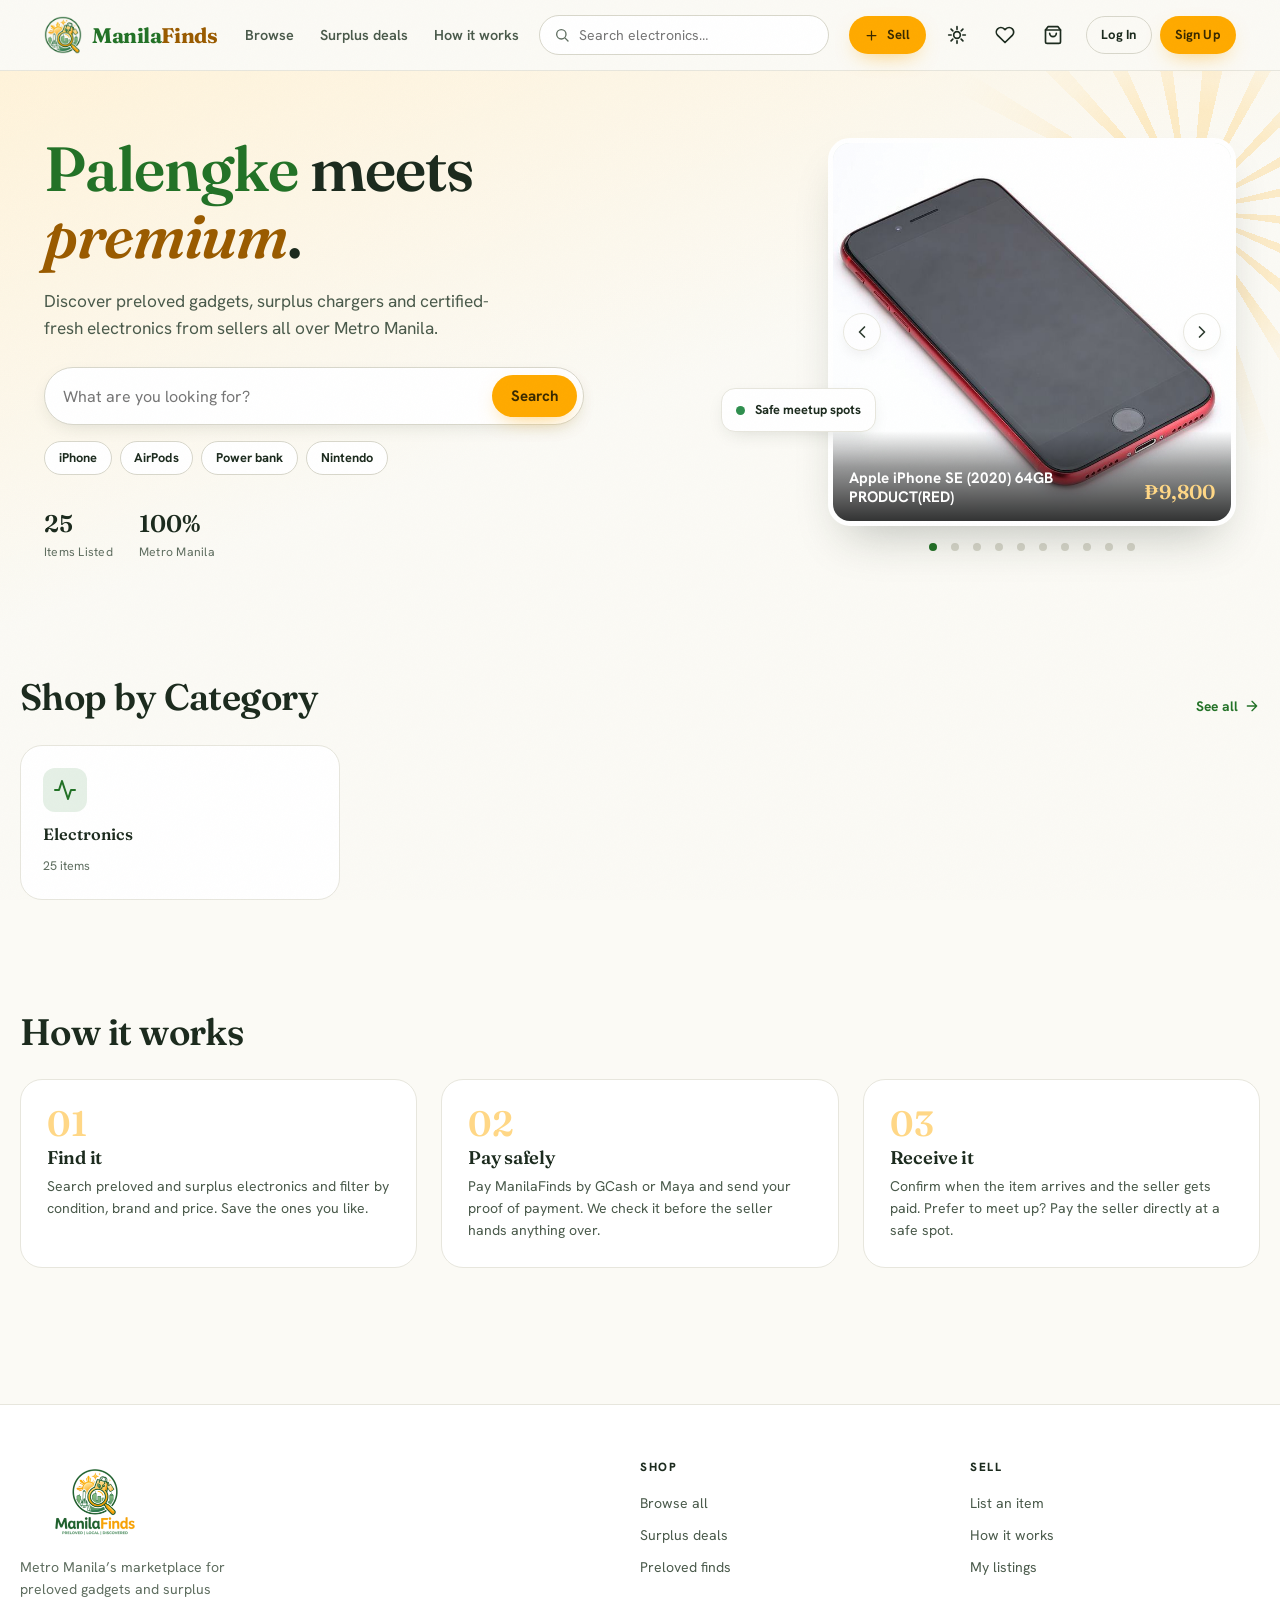
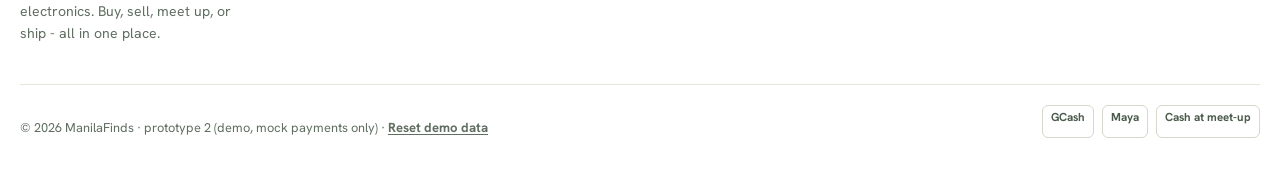
==== prototype_2/index.html @ 96b08614 "First Push" ====
<!doctype html>
<html lang="en">
<head>
<meta charset="utf-8">
<meta name="viewport" content="width=device-width, initial-scale=1">
<meta name="theme-color" content="#1c482c">
<meta name="description" content="Discover preloved gadgets and surplus electronics from sellers in Metro Manila.">
<title>ManilaFinds - Preloved & Surplus Electronics</title>
<link rel="icon" type="image/svg+xml" href="assets/favicon.svg">
<link rel="preconnect" href="https://fonts.googleapis.com">
<link rel="preconnect" href="https://fonts.gstatic.com" crossorigin>
<link href="https://fonts.googleapis.com/css2?family=Fraunces:ital,opsz,wght@0,9..144,500..700;1,9..144,500..700&amp;family=Hanken+Grotesk:wght@400;500;600;700;800&amp;display=swap" rel="stylesheet">
<link rel="stylesheet" href="css/styles.css">
<script src="js/theme-init.js"></script>
</head>
<body data-root="">
<div id="mf-header"></div>
<main id="app" tabindex="-1"><noscript><p style="padding:40px;text-align:center">ManilaFinds needs JavaScript to run.</p></noscript></main>
<div id="mf-footer"></div>
<script src="data/seed.js"></script>
<script src="js/store.js"></script>
<script src="js/ui.js"></script>
<script src="js/auth.js"></script>
<script src="js/listings.js"></script>
<script src="js/cart.js"></script>
<script src="js/payment.js"></script>
<script src="js/card.js"></script>
<script src="js/orderui.js"></script>
<script src="js/pages/home.js"></script>
</body>
</html>
---- prototype_2/css/styles.css ----
/* ============================================================
   ManilaFinds - design tokens
   "Palengke meets premium": a modern Filipino market.
   palm green, calamansi green, mango, dawn peach, kraft paper.
   ============================================================ */
:root{
  --palm:#237227;         /* primary brand green */
  --palm-deep:#1a5a20;
  --calamansi:#519A66;    /* support green */
  --calamansi-soft:#e5f0e6;
  --mango:#FFAA00;        /* accent / CTA / price / deal */
  --mango-deep:#e08e00;
  --mango-text:#9a5b00;   /* mango as TEXT: 5.2:1 on paper (mango-deep is 2.5:1) */
  --dawn:#FFD786;         /* peach highlight */
  --dawn-soft:#fff3da;

  --paper:#FBFAF5;        /* warm off-white ground (kraft-tinted) */
  --card:#ffffff;
  --ink:#1C2B1E;          /* deep green-black text */
  --ink-soft:#4a5a4b;
  --muted:#5f6e60;         /* 5.2:1 on paper (was 3.5:1) */
  --line:#e7e6dd;         /* hairline, warm */
  --line-strong:#d8d7cb;

  --ok:#2f8f4e;
  --warn:#c9791a;
  --danger:#b23b2e;

  --shadow-sm:0 1px 2px rgba(28,43,30,.06), 0 1px 3px rgba(28,43,30,.05);
  --shadow-md:0 6px 20px -8px rgba(28,43,30,.18);
  --shadow-lg:0 24px 48px -18px rgba(28,43,30,.28);
  --shadow-pop:0 40px 80px -24px rgba(28,43,30,.35);

  --r-sm:8px; --r-md:14px; --r-lg:22px; --r-xl:30px;
  --maxw:1240px;
  --header-h:70px;

  --grain:url("data:image/svg+xml,%3Csvg xmlns='http://www.w3.org/2000/svg' width='140' height='140'%3E%3Cfilter id='n'%3E%3CfeTurbulence type='fractalNoise' baseFrequency='0.85' numOctaves='2' stitchTiles='stitch'/%3E%3C/filter%3E%3Crect width='100%25' height='100%25' filter='url(%23n)' opacity='0.55'/%3E%3C/svg%3E");

  --font-display:"Fraunces", "Iowan Old Style", Georgia, serif;
  --font-body:"Hanken Grotesk", "Helvetica Neue", Arial, sans-serif;
}

@media (prefers-color-scheme: dark){
  :root:not([data-theme="light"]){
    --palm:#5cb35f; --palm-deep:#4a9d4d; --calamansi:#7bbf8c; --calamansi-soft:#20301f;
    --mango:#ffb52b; --mango-deep:#ffc555; --mango-text:#ffc555; --dawn:#c9a765; --dawn-soft:#2a2717;
    --paper:#12160f; --card:#1b2016; --ink:#eef2e6; --ink-soft:#b7c1af; --muted:#8b9583;
    --line:#2b3223; --line-strong:#3a4230;
    --ok:#5cb35f; --warn:#e0a24a; --danger:#e0796b;
    --shadow-sm:0 1px 2px rgba(0,0,0,.4);
    --shadow-md:0 8px 24px -10px rgba(0,0,0,.6);
    --shadow-lg:0 24px 48px -18px rgba(0,0,0,.7);
    --shadow-pop:0 40px 80px -24px rgba(0,0,0,.8);
  }
}
:root[data-theme="dark"]{
  --palm:#5cb35f; --palm-deep:#4a9d4d; --calamansi:#7bbf8c; --calamansi-soft:#20301f;
  --mango:#ffb52b; --mango-deep:#ffc555; --mango-text:#ffc555; --dawn:#c9a765; --dawn-soft:#2a2717;
  --paper:#12160f; --card:#1b2016; --ink:#eef2e6; --ink-soft:#b7c1af; --muted:#8b9583;
  --line:#2b3223; --line-strong:#3a4230;
  --ok:#5cb35f; --warn:#e0a24a; --danger:#e0796b;
  --shadow-sm:0 1px 2px rgba(0,0,0,.4);
  --shadow-md:0 8px 24px -10px rgba(0,0,0,.6);
  --shadow-lg:0 24px 48px -18px rgba(0,0,0,.7);
  --shadow-pop:0 40px 80px -24px rgba(0,0,0,.8);
}

/* ---------- base ---------- */
*,*::before,*::after{box-sizing:border-box}
html{scroll-behavior:smooth}
body{
  margin:0;
  font-family:var(--font-body);
  font-size:16px;
  line-height:1.55;
  color:var(--ink);
  background:var(--paper);
  -webkit-font-smoothing:antialiased;
  text-rendering:optimizeLegibility;
  overflow-x:hidden;
}
body::before{
  content:"";
  position:fixed; inset:0;
  background-image:var(--grain);
  opacity:.04;
  mix-blend-mode:multiply;
  pointer-events:none;
  z-index:9999;
}
:root[data-theme="dark"] body::before{mix-blend-mode:screen;opacity:.05}
@media (prefers-color-scheme:dark){:root:not([data-theme="light"]) body::before{mix-blend-mode:screen;opacity:.05}}

h1,h2,h3,h4{font-family:var(--font-display);font-optical-sizing:auto;font-weight:600;line-height:1.08;letter-spacing:-.015em;text-wrap:balance;margin:0}
p{margin:0}
a{color:inherit;text-decoration:none}
img{max-width:100%;display:block}
button{font-family:inherit;cursor:pointer}
input,select,textarea{font-family:inherit;font-size:1rem;color:var(--ink)}
[hidden]{display:none!important}
:focus-visible{outline:3px solid var(--mango);outline-offset:2px;border-radius:4px}
::selection{background:var(--dawn);color:var(--ink)}

.wrap{max-width:var(--maxw);margin:0 auto;padding:0 24px}
.eyebrow{font-size:.72rem;font-weight:700;letter-spacing:.16em;text-transform:uppercase;color:var(--palm)}
.tnum{font-variant-numeric:tabular-nums}
.stack{display:flex;flex-direction:column}

/* ---------- buttons ---------- */
.btn{
  display:inline-flex;align-items:center;justify-content:center;gap:.5rem;
  font-weight:700;font-size:.94rem;letter-spacing:.005em;
  padding:.72rem 1.25rem;border-radius:999px;border:1.5px solid transparent;
  transition:transform .15s ease, box-shadow .2s ease, background .2s ease, border-color .2s ease;
  white-space:nowrap;
}
.btn:active{transform:translateY(1px) scale(.99)}
.btn--primary{background:var(--mango);color:#3a2a00;box-shadow:0 8px 22px -10px rgba(255,170,0,.7)}
.btn--primary:hover{background:var(--mango-deep);box-shadow:0 12px 30px -10px rgba(255,170,0,.8)}
:root[data-theme="dark"] .btn--primary{color:#1a1400}
@media(prefers-color-scheme:dark){:root:not([data-theme="light"]) .btn--primary{color:#1a1400}}
.btn--dark{background:var(--palm);color:#fff}
.btn--dark:hover{background:var(--palm-deep)}
:root[data-theme="dark"] .btn--dark{color:#0c130b}
.btn--ghost{background:transparent;border-color:var(--line-strong);color:var(--ink)}
.btn--ghost:hover{border-color:var(--palm);color:var(--palm);background:var(--calamansi-soft)}
.btn--block{width:100%}
.btn--lg{padding:.95rem 1.7rem;font-size:1rem}
.btn--sm{padding:.5rem .9rem;font-size:.82rem}
.btn[disabled]{opacity:.45;pointer-events:none}

/* ---------- tag / badge shapes ---------- */
.tag{
  position:relative;display:inline-flex;align-items:center;gap:.35rem;
  font-size:.68rem;font-weight:800;letter-spacing:.09em;text-transform:uppercase;
  padding:.34rem .6rem .34rem .95rem;color:#3a2a00;background:var(--mango);
  clip-path:polygon(11px 0,100% 0,100% 100%,11px 100%,0 50%);
}
.tag::before{content:"";position:absolute;left:5px;top:50%;width:5px;height:5px;border-radius:50%;background:var(--paper);transform:translateY(-50%)}
.tag--preloved{background:var(--calamansi);color:#fff}
.tag--surplus{background:var(--mango);color:#3a2a00}
.pill{
  display:inline-flex;align-items:center;gap:.3rem;
  font-size:.72rem;font-weight:700;letter-spacing:.02em;
  padding:.28rem .6rem;border-radius:999px;background:var(--calamansi-soft);color:var(--palm);
  border:1px solid color-mix(in srgb,var(--palm) 18%,transparent);
}
.pill--muted{background:transparent;color:var(--muted);border-color:var(--line)}
.pill--ok{background:color-mix(in srgb,var(--ok) 14%,transparent);color:var(--ok);border-color:color-mix(in srgb,var(--ok) 30%,transparent)}
.pill--warn{background:color-mix(in srgb,var(--warn) 15%,transparent);color:var(--warn);border-color:color-mix(in srgb,var(--warn) 32%,transparent)}
.pill--danger{background:color-mix(in srgb,var(--danger) 13%,transparent);color:var(--danger);border-color:color-mix(in srgb,var(--danger) 30%,transparent)}

.verified{display:inline-flex;align-items:center;gap:.25rem;color:var(--palm);font-weight:700;font-size:.8rem}
.verified svg{width:14px;height:14px}

.stars{--v:5;display:inline-block;position:relative;font-size:.95rem;line-height:1;letter-spacing:.08em;font-family:var(--font-body)}
.stars::before{content:"★★★★★";color:var(--line-strong)}
.stars::after{content:"★★★★★";color:var(--mango);position:absolute;left:0;top:0;overflow:hidden;width:calc(var(--v)/5*100%)}

/* ---------- sunburst decoration ---------- */
.sunburst{
  position:absolute;border-radius:50%;pointer-events:none;
  background:repeating-conic-gradient(from 8deg, var(--dawn) 0deg 5deg, transparent 5deg 17deg);
  -webkit-mask:radial-gradient(circle,#000 26%,rgba(0,0,0,.35) 42%,transparent 66%);
          mask:radial-gradient(circle,#000 26%,rgba(0,0,0,.35) 42%,transparent 66%);
  opacity:.55;animation:spin 120s linear infinite;
}
@keyframes spin{to{transform:rotate(360deg)}}

/* ============================================================
   HEADER
   ============================================================ */
.site-header{
  position:sticky;top:env(safe-area-inset-top,0px);z-index:100;
  background:var(--paper);
  border-bottom:1px solid var(--line);
}
.header-inner{display:flex;align-items:center;gap:20px;height:var(--header-h)}
.brand{display:flex;align-items:center;gap:10px;flex-shrink:0}
.brand img{width:38px;height:38px}
.brand-word{font-family:var(--font-display);font-weight:700;font-size:1.32rem;letter-spacing:-.02em}
.brand-word .m{color:var(--palm)} .brand-word .f{color:var(--mango-text)}
:root[data-theme="dark"] .brand-word .f{color:var(--mango)}

.nav-links{display:flex;align-items:center;gap:26px;margin-left:8px}
.nav-links a{font-size:.9rem;font-weight:600;color:var(--ink-soft);position:relative;padding:4px 0}
.nav-links a:hover,.nav-links a.is-active{color:var(--palm)}
.nav-links a.is-active::after{content:"";position:absolute;left:0;right:0;bottom:-2px;height:2px;background:var(--mango);border-radius:2px}

.header-search{flex:1;max-width:420px;position:relative;margin-left:auto}
.header-search input{
  width:100%;padding:.6rem 1rem .6rem 2.4rem;border-radius:999px;
  border:1.5px solid var(--line-strong);background:var(--card);font-size:.88rem;
}
.header-search input:focus-visible{outline:none;border-color:var(--palm);box-shadow:0 0 0 3px var(--calamansi-soft)}
.header-search svg{position:absolute;left:.9rem;top:50%;transform:translateY(-50%);width:16px;height:16px;color:var(--muted)}

.header-actions{display:flex;align-items:center;gap:6px;flex-shrink:0}
.icon-btn{
  position:relative;display:inline-flex;align-items:center;justify-content:center;
  width:42px;height:42px;border-radius:50%;border:none;background:transparent;color:var(--ink);
  transition:background .15s ease;
}
.icon-btn:hover{background:var(--calamansi-soft)}
.icon-btn svg{width:20px;height:20px}
.badge-count{
  position:absolute;top:4px;right:2px;min-width:17px;height:17px;padding:0 4px;
  background:var(--mango);color:#3a2a00;border-radius:999px;
  font-size:.66rem;font-weight:800;display:flex;align-items:center;justify-content:center;
  border:2px solid var(--paper);
}
.header-avatar{width:34px;height:34px;border-radius:50%;background:var(--palm);color:#fff;display:flex;align-items:center;justify-content:center;font-weight:800;font-size:.85rem;flex-shrink:0}
.hamburger{display:none}

/* ============================================================
   FOOTER
   ============================================================ */
.site-footer{margin-top:80px;background:var(--card);border-top:1px solid var(--line)}
.footer-grid{display:grid;grid-template-columns:1.6fr 1fr 1fr 1fr 1fr;gap:40px;padding:56px 0 40px}
.footer-brand img{width:150px;margin-bottom:14px}
.footer-brand p{color:var(--muted);font-size:.88rem;max-width:30ch}
.footer-col h4{font-family:var(--font-body);font-size:.74rem;letter-spacing:.14em;text-transform:uppercase;color:var(--ink);margin-bottom:14px;font-weight:800}
.footer-col a{display:block;color:var(--ink-soft);font-size:.88rem;padding:5px 0}
.footer-col a:hover{color:var(--palm)}
.footer-bottom{border-top:1px solid var(--line);padding:20px 0 40px;display:flex;justify-content:space-between;gap:16px;flex-wrap:wrap;color:var(--muted);font-size:.8rem}
.footer-pay{display:flex;gap:8px;flex-wrap:wrap}
.footer-pay span{border:1px solid var(--line-strong);border-radius:6px;padding:2px 8px;font-weight:700;font-size:.72rem;color:var(--ink-soft)}

/* ============================================================
   SHARED PIECES
   ============================================================ */
.section{padding:56px 0}
.section--tint{background:linear-gradient(180deg,transparent,var(--calamansi-soft) 40%,var(--calamansi-soft) 60%,transparent)}
.section-head{display:flex;align-items:flex-end;justify-content:space-between;gap:20px;margin-bottom:28px}
.section-head h2{font-size:clamp(1.6rem,3.4vw,2.3rem)}
.section-head .link{font-weight:700;font-size:.86rem;color:var(--palm);display:inline-flex;gap:.35rem;align-items:center}
.section-head .link:hover{color:var(--mango-text)}

.breadcrumb{display:flex;gap:.5rem;align-items:center;font-size:.82rem;color:var(--muted);padding:22px 0 6px}
.breadcrumb a:hover{color:var(--palm)}
.breadcrumb .sep{opacity:.5}

/* product card */
.card-grid{display:grid;grid-template-columns:repeat(4,minmax(0,1fr));gap:22px}
.pcard{
  background:var(--card);border:1px solid var(--line);border-radius:var(--r-lg);
  display:flex;flex-direction:column;min-width:0;
  transition:transform .18s ease, box-shadow .22s ease, border-color .18s ease;
  position:relative;
}
@media (hover:hover){.pcard:hover{transform:translateY(-4px);box-shadow:var(--shadow-md);border-color:var(--line-strong)}}   /* hover lift only where there is a hover: on touch it would stick after a tap */
.pcard__media{position:relative;aspect-ratio:1/1;background:var(--calamansi-soft);overflow:hidden;border-radius:calc(var(--r-lg) - 1px) calc(var(--r-lg) - 1px) 0 0}
.pcard__media img{width:100%;height:100%;object-fit:cover}
.pcard__badges{position:absolute;top:10px;left:10px;display:flex;flex-direction:column;gap:6px;align-items:flex-start;z-index:2}
.pcard__cond{position:absolute;top:10px;right:10px;background:var(--card);color:var(--ink);border-color:var(--line);box-shadow:var(--shadow-sm)}
.pcard__save{
  position:absolute;bottom:10px;right:10px;z-index:3;width:36px;height:36px;border-radius:50%;
  background:var(--card);
  border:1px solid var(--line);display:flex;align-items:center;justify-content:center;color:var(--ink-soft);
  transition:color .15s ease, transform .15s ease;
  box-shadow:var(--shadow-sm);
}
.pcard__save svg{width:17px;height:17px}
.pcard__save:hover{transform:scale(1.08)}
.pcard__save.is-saved{color:var(--danger)}
.pcard__save.is-saved svg{fill:currentColor}
.pcard__body{padding:14px 16px 16px;display:flex;flex-direction:column;gap:6px;flex:1;min-width:0}
.pcard__title{font-family:var(--font-body);font-weight:700;font-size:.95rem;line-height:1.3;color:var(--ink);
  letter-spacing:0;margin:0;align-self:stretch;overflow-wrap:break-word;min-height:2.4em}
.pcard__price,.pcard__seller{min-width:0;flex-shrink:0}
.pcard__price{display:flex;align-items:baseline;gap:.5rem;flex-wrap:wrap}
.pcard__price .now{font-family:var(--font-display);font-weight:600;font-size:1.32rem;color:var(--ink)}
.pcard__price .was{font-size:.82rem;color:var(--muted);text-decoration:line-through}
.pcard__price .off{font-size:.72rem;font-weight:800;color:var(--mango-text)}
.pcard__seller{margin-top:auto;display:flex;align-items:center;gap:.45rem;font-size:.78rem;color:var(--muted);padding-top:8px;border-top:1px dashed var(--line);min-width:0}
.pcard__seller>span:not(.loc){min-width:0;overflow:hidden;text-overflow:ellipsis;white-space:nowrap}
.pcard__seller .av{width:22px;height:22px;border-radius:50%;background:var(--calamansi);color:#fff;display:flex;align-items:center;justify-content:center;font-weight:800;font-size:.62rem;flex-shrink:0}
.pcard__seller .loc{margin-left:auto;display:inline-flex;align-items:center;gap:.2rem;flex-shrink:0;white-space:nowrap}
.pcard__seller .loc svg{width:11px;height:11px}
.pcard__link{position:absolute;inset:0;z-index:1}

/* Browse listing card (ListingCard.jsx): photo slideshow in a fixed 1:1 frame, equal-height cards, price pinned to the bottom */
.lcard{touch-action:pan-y}
.lc-media{position:relative;aspect-ratio:1/1;overflow:hidden;background:var(--calamansi-soft);border-radius:calc(var(--r-lg) - 1px) calc(var(--r-lg) - 1px) 0 0}
.lc-media::before{content:"";position:absolute;inset:0;z-index:1;pointer-events:none;box-shadow:inset 0 0 0 1px rgba(127,127,127,.22)}   /* subtle inner border */
.lc-media.has-dots::after{content:"";position:absolute;left:0;right:0;bottom:0;height:34%;z-index:1;pointer-events:none;background:linear-gradient(to top,rgba(0,0,0,.5),transparent)}   /* keeps the dots readable on any photo */
.lc-media:not(.is-loaded){background:linear-gradient(100deg,var(--calamansi-soft) 30%,var(--line) 50%,var(--calamansi-soft) 70%) 0 0/200% 100%;animation:lc-shimmer 1.3s linear infinite}
@keyframes lc-shimmer{to{background-position:-200% 0}}
.lc-slide{position:absolute;inset:0;opacity:0;transition:opacity .55s ease}
.lc-slide.is-active{opacity:1}
.lc-slide img{width:100%;height:100%;object-fit:cover;object-position:center;display:block;opacity:0;transition:transform .5s ease,opacity .4s ease}
.lc-slide img.is-ready{opacity:1}
@media (hover:hover){.lcard:hover .lc-slide img{transform:scale(1.05)}}
.lcard .pcard__badges{z-index:1}   /* above the photos; the card link (z 2) sits over them so a click on a badge still opens the listing */
.lc-link{color:inherit;text-decoration:none}
.lc-link::after{content:"";position:absolute;inset:0;z-index:2}   /* whole card is the link */
.lc-link:focus-visible{outline:none}
.lcard:has(.lc-link:focus-visible){outline:2px solid var(--palm);outline-offset:2px}
.lc-arrow{position:absolute;top:50%;transform:translateY(-50%);z-index:3;width:30px;height:30px;display:grid;place-items:center;padding:0;border-radius:50%;border:1px solid var(--line);background:var(--card);color:var(--ink);box-shadow:var(--shadow-sm);cursor:pointer;opacity:0;transition:opacity .15s ease}
.lc-prev{left:8px} .lc-next{right:8px}
.lcard:hover .lc-arrow,.lcard:focus-within .lc-arrow{opacity:.95}
.lc-arrow:hover{border-color:var(--palm);color:var(--palm);opacity:1}
@media (hover:none){.lc-arrow{display:none}}   /* touch: swipe instead */
.lc-dots{position:absolute;left:0;right:0;bottom:4px;z-index:3;display:flex;justify-content:center;opacity:.5;transition:opacity .2s ease}
.lcard:hover .lc-dots,.lcard:focus-within .lc-dots{opacity:1}
@media (hover:none){.lc-dots{opacity:.9}}   /* touch: tappable and clearly visible, no hover to reveal them */
.lc-dot{width:18px;height:18px;padding:6px;border:0;border-radius:50%;background-color:rgba(255,255,255,.55);background-clip:content-box;cursor:pointer}
.lc-dot[aria-current="true"]{background-color:#fff}
.lcard .pcard__body{gap:4px}
.lcard .pcard__title{display:-webkit-box;-webkit-line-clamp:2;-webkit-box-orient:vertical;overflow:hidden;min-height:2.6em;max-height:2.6em}   /* 2 lines, ellipsis */
.lcard .pcard__meta{font-size:.82rem;color:var(--muted);white-space:nowrap;overflow:hidden;text-overflow:ellipsis}
.lcard .pcard__price{margin-top:auto;padding-top:8px}   /* price always sits on the card's bottom edge */

/* ============================================================
   HOME
   ============================================================ */
.hero{position:relative;overflow:hidden;background:linear-gradient(160deg,var(--dawn-soft),transparent 55%)}
.hero .sunburst{width:560px;height:560px;right:-190px;top:-140px;opacity:.4}
.hero-inner{position:relative;padding-block:64px 60px;display:grid;grid-template-columns:1.15fr .85fr;gap:48px;align-items:center}
.hero h1{font-size:clamp(2.4rem,5.4vw,3.9rem);font-weight:600}
.hero h1 .g{color:var(--palm)} .hero h1 .o{color:var(--mango-text);font-style:italic}
.hero p.lead{font-size:1.08rem;color:var(--ink-soft);margin:18px 0 26px;max-width:46ch}
.searchbar{
  display:flex;background:var(--card);border:1.5px solid var(--line-strong);
  border-radius:999px;padding:6px 6px 6px 8px;box-shadow:var(--shadow-md);max-width:540px;align-items:center;
}
.searchbar select{border:none;background:transparent;padding:.6rem .5rem;font-weight:700;font-size:.85rem;color:var(--palm);max-width:135px}
.searchbar .div{width:1px;height:24px;background:var(--line);margin:0 4px}
.searchbar input{flex:1;border:none;background:transparent;padding:.7rem .6rem;min-width:0}
.searchbar input:focus-visible{outline:none}
.searchbar button{flex-shrink:0}
.hero-chips{display:flex;gap:8px;flex-wrap:wrap;margin-top:16px}
.hero-chips button{
  border:1.5px solid var(--line-strong);background:var(--card);border-radius:999px;
  padding:.4rem .85rem;font-size:.8rem;font-weight:600;color:var(--ink-soft);transition:all .15s ease;
}
.hero-chips button:hover{border-color:var(--palm);color:var(--palm);background:var(--calamansi-soft)}
.hero-stats{display:flex;gap:26px;margin-top:30px}
.hero-stats div{display:flex;flex-direction:column}
.hero-stats b{font-family:var(--font-display);font-size:1.5rem;font-weight:600;color:var(--ink)}
.hero-stats span{font-size:.76rem;color:var(--muted);letter-spacing:.02em}

.hero-collage{position:relative;height:420px}
.hero-collage .tile{
  position:absolute;border-radius:var(--r-lg);overflow:hidden;box-shadow:var(--shadow-lg);
  border:5px solid var(--card);background:var(--calamansi-soft);
}
.hero-collage .tile img{width:100%;height:100%;object-fit:cover}
.hero-collage .t1{width:56%;height:66%;left:0;top:6%;transform:rotate(-4deg)}
.hero-collage .t2{width:46%;height:52%;right:2%;top:0;transform:rotate(4deg)}
.hero-collage .t3{width:50%;height:46%;right:8%;bottom:0;transform:rotate(-2deg)}
.hero-collage .float-tag{
  position:absolute;left:-6%;bottom:14%;background:var(--card);border:1px solid var(--line);
  border-radius:var(--r-md);padding:.7rem .9rem;box-shadow:var(--shadow-md);display:flex;gap:.6rem;align-items:center;font-size:.8rem;font-weight:700;
}
.hero-collage .float-tag .dot{width:9px;height:9px;border-radius:50%;background:var(--ok)}
.hero-collage .float-tag{z-index:3;bottom:30%}   /* above the carousel, and clear of its caption */

/* Hero carousel: newest listings, auto-advancing (HeroCarousel.jsx). The static tiles above are its fallback. */
.hero-carousel{position:absolute;right:0;top:0;width:84%;height:100%;display:flex;flex-direction:column;gap:10px}
.hero-carousel.hc-skeleton{height:calc(100% - 32px);background:var(--calamansi-soft);border:5px solid var(--card);border-radius:var(--r-lg);box-shadow:var(--shadow-lg)}
.hc-viewport{position:relative;flex:1;min-height:0;overflow:hidden;border-radius:var(--r-lg);border:5px solid var(--card);box-shadow:var(--shadow-lg);background:var(--calamansi-soft);touch-action:pan-y}
.hc-slide{position:absolute;inset:0;display:block;color:#fff;text-decoration:none;opacity:0;visibility:hidden;transition:opacity .6s ease,visibility 0s linear .6s}
.hc-slide.is-active{opacity:1;visibility:visible;z-index:1;transition:opacity .6s ease}
.hc-slide img{width:100%;height:100%;object-fit:cover;display:block}
.hc-caption{position:absolute;left:0;right:0;bottom:0;display:flex;justify-content:space-between;align-items:flex-end;gap:12px;padding:38px 16px 14px;background:linear-gradient(to top,rgba(0,0,0,.8),rgba(0,0,0,.4) 60%,transparent)}
.hc-title{font-weight:700;font-size:.95rem;line-height:1.25;display:-webkit-box;-webkit-line-clamp:2;-webkit-box-orient:vertical;overflow:hidden}
.hc-price{flex-shrink:0;font-family:var(--font-display);font-size:1.25rem;font-weight:600;color:#ffd786}
.hc-arrow{position:absolute;top:50%;transform:translateY(-50%);z-index:2;width:38px;height:38px;display:grid;place-items:center;padding:0;border-radius:50%;border:1px solid var(--line);background:var(--card);color:var(--ink);box-shadow:var(--shadow-md);cursor:pointer;opacity:.92}
.hc-arrow:hover{border-color:var(--palm);color:var(--palm);opacity:1}
.hc-prev{left:10px} .hc-next{right:10px}
.hc-dots{display:flex;justify-content:center;flex-wrap:wrap}
.hc-dot{width:22px;height:22px;padding:7px;border:0;border-radius:50%;background-color:var(--line-strong);background-clip:content-box;cursor:pointer}
.hc-dot[aria-current="true"]{background-color:var(--palm)}

.cat-grid{display:grid;grid-template-columns:repeat(4,1fr);gap:16px}
.cat-tile{
  background:var(--card);border:1px solid var(--line);border-radius:var(--r-lg);padding:22px;
  display:flex;flex-direction:column;gap:10px;transition:all .16s ease;position:relative;overflow:hidden;
}
@media (hover:hover){.cat-tile:hover{border-color:var(--palm);transform:translateY(-3px);box-shadow:var(--shadow-md)}}
.cat-tile .ico{width:44px;height:44px;border-radius:12px;background:var(--calamansi-soft);display:flex;align-items:center;justify-content:center;color:var(--palm)}
.cat-tile .ico svg{width:24px;height:24px}
.cat-tile b{font-family:var(--font-display);font-weight:600;font-size:1.02rem}
.cat-tile span{font-size:.78rem;color:var(--muted)}

.scroller{display:flex;gap:18px;overflow-x:auto;padding:6px 4px 18px;scroll-snap-type:x mandatory}
.scroller::-webkit-scrollbar{height:8px}
.scroller::-webkit-scrollbar-thumb{background:var(--line-strong);border-radius:8px}
.scroller>*{scroll-snap-align:start;flex:0 0 260px}

.steps{display:grid;grid-template-columns:repeat(3,1fr);gap:24px;position:relative}
.step{background:var(--card);border:1px solid var(--line);border-radius:var(--r-lg);padding:26px}
.step .n{font-family:var(--font-display);font-size:2.2rem;font-weight:600;color:var(--dawn);line-height:1}
:root[data-theme="dark"] .step .n{color:var(--calamansi)}
.step h3{margin:.4rem 0 .5rem;font-size:1.15rem}
.step p{font-size:.88rem;color:var(--ink-soft)}

.sell-band{
  position:relative;overflow:hidden;background:linear-gradient(120deg,var(--dawn) 0%,var(--dawn-soft) 60%);
  border-radius:var(--r-xl);padding:44px 48px;display:flex;align-items:center;justify-content:space-between;gap:30px;flex-wrap:wrap;
}
:root[data-theme="dark"] .sell-band{background:linear-gradient(120deg,var(--calamansi-soft),var(--card))}
.sell-band .sunburst{width:340px;height:340px;right:-120px;bottom:-140px;opacity:.4}
.sell-band h2{font-size:clamp(1.5rem,3.2vw,2.1rem);position:relative}
.sell-band p{color:var(--ink-soft);margin-top:6px;position:relative;max-width:44ch}

/* ============================================================
   BROWSE
   ============================================================ */
.browse-layout{display:grid;grid-template-columns:264px minmax(0,1fr);gap:34px;align-items:start;padding-top:10px}
.filter-rail{position:sticky;top:calc(var(--header-h) + 16px);background:var(--card);border:1px solid var(--line);border-radius:var(--r-lg);padding:20px;max-height:calc(100vh - var(--header-h) - 40px);overflow-y:auto}
.filter-rail h3{font-family:var(--font-body);font-size:.82rem;letter-spacing:.1em;text-transform:uppercase;font-weight:800;margin-bottom:10px}
.fgroup{padding:16px 0;border-bottom:1px solid var(--line)}
.fgroup:last-child{border-bottom:none;padding-bottom:0}
.fgroup label.check{display:flex;align-items:center;gap:.55rem;padding:.3rem 0;font-size:.88rem;color:var(--ink-soft);cursor:pointer}
.fgroup label.check:hover{color:var(--ink)}
.fgroup input[type=checkbox]{width:16px;height:16px;accent-color:var(--palm);flex-shrink:0}
.fgroup .count{margin-left:auto;font-size:.76rem;color:var(--muted)}
.price-row{display:flex;gap:8px;align-items:center;margin:6px 0 10px}
.price-row input,.fgroup input[type=text]{width:100%;padding:.5rem .6rem;border:1.5px solid var(--line-strong);border-radius:var(--r-sm);background:var(--paper)}
.price-bands{display:flex;flex-wrap:wrap;gap:6px}
.price-bands button{border:1.5px solid var(--line-strong);background:transparent;border-radius:999px;padding:.28rem .6rem;font-size:.74rem;font-weight:600;color:var(--ink-soft)}
.price-bands button:hover,.price-bands button.on{border-color:var(--palm);color:var(--palm);background:var(--calamansi-soft)}
.toggle-row{display:flex;align-items:center;justify-content:space-between;font-size:.88rem;font-weight:600}
.switch{position:relative;width:40px;height:22px;flex-shrink:0}
.switch input{opacity:0;width:100%;height:100%;margin:0;cursor:pointer}
.switch .track{position:absolute;inset:0;background:var(--line-strong);border-radius:999px;transition:background .15s ease}
.switch .track::before{content:"";position:absolute;left:2px;top:2px;width:18px;height:18px;background:#fff;border-radius:50%;transition:transform .15s ease;box-shadow:var(--shadow-sm)}
.switch input:checked + .track{background:var(--palm)}
.switch input:checked + .track::before{transform:translateX(18px)}

.sort-bar{display:flex;align-items:center;justify-content:space-between;gap:14px;margin-bottom:18px;flex-wrap:wrap}
.sort-bar .res{font-size:.9rem;color:var(--ink-soft)}
.sort-bar .res b{color:var(--ink)}
.sort-bar select{padding:.55rem 2rem .55rem .8rem;border:1.5px solid var(--line-strong);border-radius:999px;background:var(--card);font-weight:600;font-size:.84rem}
.chips-row{display:flex;gap:8px;flex-wrap:wrap;margin-bottom:18px}
.chip{display:inline-flex;align-items:center;gap:.4rem;background:var(--calamansi-soft);color:var(--palm);border:1px solid color-mix(in srgb,var(--palm) 20%,transparent);border-radius:999px;padding:.32rem .5rem .32rem .75rem;font-size:.78rem;font-weight:700}
.chip button{border:none;background:transparent;color:inherit;display:flex;padding:0;font-size:1rem;line-height:1}
.chip--clear{background:transparent;color:var(--danger);border-color:var(--line-strong)}

.browse-grid{display:grid;grid-template-columns:repeat(3,minmax(0,1fr));gap:20px}
.empty{text-align:center;padding:70px 20px;border:2px dashed var(--line-strong);border-radius:var(--r-lg);color:var(--muted)}
.empty svg{width:52px;height:52px;margin-bottom:14px;color:var(--line-strong)}
.empty h3{font-size:1.2rem;color:var(--ink);margin-bottom:6px}

.pagination{display:flex;gap:6px;justify-content:center;margin-top:36px}
.pagination button{min-width:40px;height:40px;border:1.5px solid var(--line-strong);background:var(--card);border-radius:var(--r-sm);font-weight:700;font-size:.85rem;color:var(--ink-soft)}
.pagination button.on{background:var(--palm);color:#fff;border-color:var(--palm)}
.pagination button:disabled{opacity:.4}

/* ============================================================
   PRODUCT DETAIL
   ============================================================ */
.pdp{display:grid;grid-template-columns:minmax(0,1.05fr) minmax(0,.95fr);gap:52px;padding-top:14px;align-items:start}
.gallery .main{aspect-ratio:1/1;border-radius:var(--r-xl);overflow:hidden;border:1px solid var(--line);background:var(--calamansi-soft)}
.gallery .main img{width:100%;height:100%;object-fit:contain;transition:transform .35s ease, object-position .35s ease}
.gallery .thumbs{display:flex;gap:12px;margin-top:14px}
.gallery .thumbs button{width:76px;height:76px;border-radius:var(--r-md);overflow:hidden;border:2px solid var(--line);background:var(--calamansi-soft);padding:0}
.gallery .thumbs button.on{border-color:var(--palm)}
.gallery .thumbs img{width:100%;height:100%;object-fit:cover}

.pdp-info h1{font-size:clamp(1.7rem,3.6vw,2.4rem);margin:12px 0}
.pdp-meta-top{display:flex;gap:10px;align-items:center;flex-wrap:wrap}
.pdp-rating{display:flex;align-items:center;gap:.5rem;font-size:.86rem;color:var(--muted);margin-bottom:14px}
.pdp-rating a{color:var(--palm);font-weight:700}
.price-block{display:flex;align-items:baseline;gap:.8rem;flex-wrap:wrap;padding:16px 0;border-top:1px solid var(--line);border-bottom:1px solid var(--line)}
.price-block .now{font-family:var(--font-display);font-size:2.4rem;font-weight:600;color:var(--ink)}
.price-block .was{font-size:1rem;color:var(--muted);text-decoration:line-through}
.price-block .save{font-size:.8rem;font-weight:800;color:var(--mango-text);background:var(--dawn-soft);padding:.2rem .5rem;border-radius:999px}
.pdp-desc{color:var(--ink-soft);font-size:.95rem;margin:16px 0}
.spec-grid{display:grid;grid-template-columns:1fr 1fr;gap:12px;margin:16px 0}
.spec{display:flex;gap:.7rem;align-items:center;background:var(--paper);border:1px solid var(--line);border-radius:var(--r-md);padding:.7rem .8rem}
.spec .si{width:34px;height:34px;border-radius:10px;background:var(--calamansi-soft);color:var(--palm);display:flex;align-items:center;justify-content:center;flex-shrink:0}
.spec .si svg{width:17px;height:17px}
.spec small{display:block;font-size:.68rem;letter-spacing:.08em;text-transform:uppercase;color:var(--muted);font-weight:700}
.spec b{font-size:.86rem}
.buy-row{display:flex;gap:12px;align-items:stretch;margin:18px 0 10px;flex-wrap:wrap}
.qty{display:inline-flex;align-items:center;border:1.5px solid var(--line-strong);border-radius:999px;overflow:hidden}
.qty button{width:42px;height:46px;border:none;background:transparent;font-size:1.2rem;color:var(--ink-soft)}
.qty button:hover{background:var(--calamansi-soft);color:var(--palm)}
.qty span{min-width:40px;text-align:center;font-weight:700}
.buy-row .btn{flex:1;min-width:150px}
.chat-row{display:flex;gap:12px;margin-top:4px}
.chat-row .btn{flex:1}

.delivery-list{list-style:none;padding:0;margin:20px 0;border:1px solid var(--line);border-radius:var(--r-md);overflow:hidden}
.delivery-list li{display:flex;gap:.7rem;align-items:center;padding:.8rem 1rem;font-size:.86rem;border-bottom:1px solid var(--line)}
.delivery-list li:last-child{border-bottom:none}
.delivery-list li svg{width:17px;height:17px;color:var(--palm);flex-shrink:0}
.delivery-list li .amt{margin-left:auto;font-weight:700}

.accordion{border:1px solid var(--line);border-radius:var(--r-md);margin:8px 0;overflow:hidden;background:var(--card)}
.accordion summary{padding:1rem 1.1rem;font-weight:700;font-size:.9rem;cursor:pointer;display:flex;justify-content:space-between;align-items:center;list-style:none}
.accordion summary::-webkit-details-marker{display:none}
.accordion summary::after{content:"+";font-size:1.3rem;color:var(--muted);font-weight:400}
.accordion[open] summary::after{content:"–"}
.accordion .ac-body{padding:0 1.1rem 1.1rem;font-size:.88rem;color:var(--ink-soft)}
.accordion .ac-body ul{margin:.4rem 0;padding-left:1.1rem}

.seller-card{background:var(--paper);border:1px solid var(--line);border-radius:var(--r-lg);padding:20px;margin:22px 0}
.seller-card .row{display:flex;gap:.9rem;align-items:center}
.seller-card .av{width:52px;height:52px;border-radius:50%;background:linear-gradient(135deg,var(--palm),var(--calamansi));color:#fff;display:flex;align-items:center;justify-content:center;font-weight:800;font-size:1.1rem;flex-shrink:0}
.seller-card .nm{font-family:var(--font-display);font-weight:600;font-size:1.05rem;display:flex;align-items:center;gap:.4rem}
.seller-card .sub{font-size:.78rem;color:var(--muted)}
.seller-card .st{display:flex;gap:18px;margin:14px 0;font-size:.8rem}
.seller-card .st b{display:block;font-family:var(--font-display);font-size:1.1rem;color:var(--ink)}

/* ============================================================
   CART
   ============================================================ */
.cart-layout{display:grid;grid-template-columns:1fr 360px;gap:34px;align-items:start;padding-top:14px}
.cart-seller{border:1px solid var(--line);border-radius:var(--r-lg);margin-bottom:18px;overflow:hidden;background:var(--card)}
.cart-seller__head{display:flex;align-items:center;gap:.6rem;padding:.9rem 1.1rem;background:var(--paper);border-bottom:1px solid var(--line);font-size:.86rem;font-weight:700}
.cart-seller__head .av{width:26px;height:26px;border-radius:50%;background:var(--calamansi);color:#fff;display:flex;align-items:center;justify-content:center;font-weight:800;font-size:.68rem}
.cart-seller__head .loc{margin-left:auto;font-weight:500;color:var(--muted);font-size:.78rem}
.cart-row{display:grid;grid-template-columns:88px 1fr auto;gap:16px;padding:16px 1.1rem;border-bottom:1px solid var(--line);align-items:center}
.cart-row:last-child{border-bottom:none}
.cart-row .thumb{width:88px;height:88px;border-radius:var(--r-md);overflow:hidden;background:var(--calamansi-soft);border:1px solid var(--line)}
.cart-row .thumb img,.mini-item .mi-thumb img,.pcard__media img,.lm-card .med img{width:100%;height:100%;object-fit:cover;display:block}
.cart-row .ci-title{font-weight:700;font-size:.92rem;line-height:1.3}
.cart-row .ci-meta{font-size:.76rem;color:var(--muted);margin-top:3px}
.cart-row .ci-unit{font-size:.8rem;color:var(--ink-soft);margin-top:6px}
.cart-row .ci-right{text-align:right;display:flex;flex-direction:column;align-items:flex-end;gap:8px}
.cart-row .ci-total{font-family:var(--font-display);font-weight:600;font-size:1.15rem}
.cart-row .rm{background:none;border:none;color:var(--muted);font-size:.78rem;font-weight:600;display:inline-flex;align-items:center;gap:.3rem}
.cart-row .rm:hover{color:var(--danger)}
.qty--sm{transform:scale(.86);transform-origin:right}

.summary{background:var(--card);border:1px solid var(--line);border-radius:var(--r-lg);padding:22px;position:sticky;top:calc(var(--header-h) + 16px)}
.summary h3{font-family:var(--font-display);font-size:1.15rem;margin-bottom:14px}
.summary .line{display:flex;justify-content:space-between;padding:.45rem 0;font-size:.9rem;color:var(--ink-soft)}
.summary .line.total{border-top:1px solid var(--line);margin-top:8px;padding-top:14px;font-size:1.15rem;font-weight:800;color:var(--ink)}
.summary .line.total .tnum{font-family:var(--font-display);font-weight:600}
.voucher{display:flex;gap:8px;margin:12px 0}
.voucher input{flex:1;padding:.55rem .75rem;border:1.5px solid var(--line-strong);border-radius:var(--r-sm);background:var(--paper);text-transform:uppercase;font-weight:600;font-size:.82rem}
.voucher-note{font-size:.76rem;color:var(--ok);font-weight:600;margin-bottom:8px;display:flex;align-items:center;gap:.3rem}
.summary .fineprint{font-size:.74rem;color:var(--muted);margin-top:12px;line-height:1.5}

/* ============================================================
   CHECKOUT
   ============================================================ */
.checkout-layout{display:grid;grid-template-columns:1fr 340px;gap:40px;align-items:start;padding-top:14px}
.stepper{display:flex;gap:6px;margin-bottom:30px;flex-wrap:wrap}
.stepper .st{display:flex;align-items:center;gap:.5rem;font-size:.82rem;font-weight:700;color:var(--muted);padding:.4rem .7rem;border-radius:999px}
.stepper .st .num{width:22px;height:22px;border-radius:50%;background:var(--line-strong);color:var(--card);display:flex;align-items:center;justify-content:center;font-size:.72rem}
.stepper .st.on{color:var(--palm);background:var(--calamansi-soft)}
.stepper .st.on .num{background:var(--palm);color:#fff}
.stepper .st.done .num{background:var(--ok);color:#fff}
.co-panel{background:var(--card);border:1px solid var(--line);border-radius:var(--r-lg);padding:26px}
.co-panel h2{font-size:1.3rem;margin-bottom:18px}
.field{margin-bottom:14px}
.field label{display:block;font-size:.76rem;font-weight:700;letter-spacing:.06em;text-transform:uppercase;color:var(--muted);margin-bottom:6px}
.field input,.field select,.field textarea{width:100%;padding:.7rem .85rem;border:1.5px solid var(--line-strong);border-radius:var(--r-sm);background:var(--paper)}
.field input:focus-visible,.field select:focus-visible,.field textarea:focus-visible{outline:none;border-color:var(--palm);box-shadow:0 0 0 3px var(--calamansi-soft)}
.field.invalid input,.field.invalid select{border-color:var(--danger)}
.field-row{display:grid;grid-template-columns:1fr 1fr;gap:14px}
.opt-card{display:flex;gap:.9rem;align-items:flex-start;border:1.5px solid var(--line-strong);border-radius:var(--r-md);padding:1rem;margin-bottom:10px;cursor:pointer;transition:border-color .15s ease,background .15s ease}
.opt-card:hover{border-color:var(--calamansi)}
.opt-card.on{border-color:var(--palm);background:var(--calamansi-soft)}
.opt-card input{margin-top:3px;accent-color:var(--palm);width:16px;height:16px}
.opt-card .oc-main{flex:1}
.opt-card .oc-title{font-weight:700;font-size:.92rem}
.opt-card .oc-sub{font-size:.8rem;color:var(--muted)}
.opt-card .oc-amt{font-weight:800;font-family:var(--font-display)}
.co-actions{display:flex;justify-content:space-between;gap:12px;margin-top:22px}
.review-block{border:1px solid var(--line);border-radius:var(--r-md);padding:1rem 1.1rem;margin-bottom:12px;font-size:.88rem}
.review-block h4{font-family:var(--font-body);font-size:.72rem;letter-spacing:.1em;text-transform:uppercase;color:var(--muted);margin-bottom:6px;font-weight:800;display:flex;justify-content:space-between}
.review-block h4 a{color:var(--palm);font-weight:700;letter-spacing:0;text-transform:none}
.mini-item{display:flex;gap:10px;padding:8px 0;font-size:.84rem;align-items:center}
.mini-item .mi-thumb{width:40px;height:40px;border-radius:8px;overflow:hidden;background:var(--calamansi-soft);flex-shrink:0}
.mini-item .mi-qty{margin-left:auto;color:var(--muted)}
.confirmation{text-align:center;padding:50px 30px;background:var(--card);border:1px solid var(--line);border-radius:var(--r-xl)}
.confirmation .check{width:76px;height:76px;border-radius:50%;background:var(--calamansi-soft);color:var(--ok);display:flex;align-items:center;justify-content:center;margin:0 auto 20px}
.confirmation .check svg{width:40px;height:40px}
.confirmation h2{font-size:1.8rem;margin-bottom:10px}
.confirmation .ordernum{font-family:var(--font-display);font-weight:600;font-size:1.2rem;color:var(--palm);background:var(--calamansi-soft);display:inline-block;padding:.3rem 1rem;border-radius:999px;margin:10px 0 18px}
.confirmation .next{max-width:44ch;margin:0 auto 24px;color:var(--ink-soft);font-size:.92rem}

/* ============================================================
   SELL
   ============================================================ */
.sell-layout{display:grid;grid-template-columns:1fr 360px;gap:40px;align-items:start;padding-top:14px}
.dropzone{border:2px dashed var(--line-strong);border-radius:var(--r-lg);padding:26px;text-align:center;background:var(--paper);transition:border-color .15s ease,background .15s ease}
.dropzone:hover{border-color:var(--palm);background:var(--calamansi-soft)}
.dropzone svg{width:34px;height:34px;color:var(--calamansi);margin-bottom:8px}
.dropzone b{display:block;font-size:.92rem}
.dropzone span{font-size:.78rem;color:var(--muted)}
.photo-grid{display:grid;grid-template-columns:repeat(6,1fr);gap:10px;margin-top:14px}
.photo-grid .ph{position:relative;aspect-ratio:1/1;border-radius:var(--r-md);overflow:hidden;border:1px solid var(--line);background:var(--calamansi-soft)}
.photo-grid .ph.cover::after{content:"Cover";position:absolute;left:4px;bottom:4px;background:var(--palm);color:#fff;font-size:.6rem;font-weight:800;padding:1px 5px;border-radius:5px}
.photo-grid .ph button{position:absolute;top:3px;right:3px;width:20px;height:20px;border-radius:50%;background:rgba(0,0,0,.55);color:#fff;border:none;font-size:.75rem;display:flex;align-items:center;justify-content:center}
.segmented{display:inline-flex;border:1.5px solid var(--line-strong);border-radius:999px;padding:3px;background:var(--paper)}
.segmented button{border:none;background:transparent;padding:.5rem 1rem;border-radius:999px;font-weight:700;font-size:.84rem;color:var(--ink-soft)}
.segmented button.on{background:var(--palm);color:#fff}
.checks-inline{display:flex;gap:16px;flex-wrap:wrap}
.checks-inline label{display:flex;align-items:center;gap:.4rem;font-size:.86rem;font-weight:600;color:var(--ink-soft)}
.checks-inline input{width:16px;height:16px;accent-color:var(--palm)}
.counter{font-size:.74rem;color:var(--muted);text-align:right;margin-top:4px}
.sell-tips{background:var(--dawn-soft);border:1px solid color-mix(in srgb,var(--mango) 30%,transparent);border-radius:var(--r-lg);padding:20px;margin-top:20px;font-size:.84rem}
:root[data-theme="dark"] .sell-tips{background:var(--calamansi-soft)}
.sell-tips h4{font-family:var(--font-display);font-size:1rem;margin-bottom:8px}
.sell-tips ul{margin:0;padding-left:1.1rem;color:var(--ink-soft)}
.sell-preview{position:sticky;top:calc(var(--header-h) + 16px)}
.sell-preview .lbl{font-size:.74rem;letter-spacing:.1em;text-transform:uppercase;color:var(--muted);font-weight:800;margin-bottom:10px}

/* ============================================================
   ACCOUNT
   ============================================================ */
.account-layout{display:grid;grid-template-columns:250px 1fr;gap:34px;align-items:start;padding-top:14px}
.acct-side{background:var(--card);border:1px solid var(--line);border-radius:var(--r-lg);padding:20px;position:sticky;top:calc(var(--header-h) + 16px)}
.acct-user{display:flex;gap:.8rem;align-items:center;padding-bottom:16px;border-bottom:1px solid var(--line);margin-bottom:12px}
.acct-user .av{width:48px;height:48px;border-radius:50%;background:linear-gradient(135deg,var(--palm),var(--calamansi));color:#fff;display:flex;align-items:center;justify-content:center;font-weight:800;flex-shrink:0}
.acct-user b{font-family:var(--font-display);font-weight:600;font-size:1rem;display:block}
.acct-user span{font-size:.76rem;color:var(--muted)}
.acct-nav button{display:flex;align-items:center;gap:.6rem;width:100%;text-align:left;border:none;background:transparent;padding:.6rem .7rem;border-radius:var(--r-sm);font-size:.88rem;font-weight:600;color:var(--ink-soft)}
.acct-nav button svg{width:16px;height:16px}
.acct-nav button:hover{background:var(--paper);color:var(--ink)}
.acct-nav button.on{background:var(--calamansi-soft);color:var(--palm)}
.acct-body h1{font-size:1.7rem;margin-bottom:6px}
.acct-body .sub{color:var(--muted);font-size:.88rem;margin-bottom:24px}
.stat-tiles{display:grid;grid-template-columns:repeat(4,1fr);gap:16px;margin-bottom:30px}
.stat-tile{background:var(--card);border:1px solid var(--line);border-radius:var(--r-lg);padding:18px}
.stat-tile small{font-size:.72rem;letter-spacing:.08em;text-transform:uppercase;color:var(--muted);font-weight:700}
.stat-tile b{display:block;font-family:var(--font-display);font-size:2rem;font-weight:600;margin-top:6px}
.stat-tile.accent{background:var(--dawn-soft);border-color:color-mix(in srgb,var(--mango) 30%,transparent)}
:root[data-theme="dark"] .stat-tile.accent{background:var(--calamansi-soft)}
.data-table{width:100%;border-collapse:collapse;font-size:.86rem;background:var(--card);border:1px solid var(--line);border-radius:var(--r-lg);overflow:hidden}
.data-table th{text-align:left;padding:.8rem 1rem;background:var(--paper);font-size:.72rem;letter-spacing:.08em;text-transform:uppercase;color:var(--muted);font-weight:800;border-bottom:1px solid var(--line)}
.data-table td{padding:.85rem 1rem;border-bottom:1px solid var(--line)}
.data-table tr:last-child td{border-bottom:none}
.addr-grid{display:grid;grid-template-columns:1fr 1fr;gap:16px}
.addr-card{border:1px solid var(--line);border-radius:var(--r-lg);padding:18px;background:var(--card);font-size:.88rem}
.addr-card.default{border-color:var(--palm)}
.addr-card .tag-def{font-size:.66rem;font-weight:800;letter-spacing:.08em;text-transform:uppercase;color:var(--palm)}
.addr-card p{color:var(--ink-soft);margin-top:6px}
.addr-card .acts{margin-top:12px;display:flex;gap:14px;font-size:.8rem;font-weight:700}
.addr-card .acts a{color:var(--palm)}

.list-manage{display:grid;grid-template-columns:repeat(3,minmax(0,1fr));gap:20px}
.lm-card{border:1px solid var(--line);border-radius:var(--r-lg);overflow:hidden;background:var(--card)}
.lm-card .med{aspect-ratio:4/3;background:var(--calamansi-soft)}
.lm-card .med img{width:100%;height:100%;object-fit:cover}
.lm-card .bd{padding:14px}
.lm-card .bd b{font-size:.9rem;font-weight:700;display:block}
.lm-card .bd .pr{font-family:var(--font-display);font-weight:600;margin:4px 0 8px}
.lm-card .acts{display:flex;gap:10px;font-size:.8rem;font-weight:700}
.lm-card .acts a{color:var(--palm)}
.lm-card .acts a.del{color:var(--danger)}

/* ============================================================
   AUTH
   ============================================================ */
.auth-wrap{min-height:calc(100vh - var(--header-h));display:flex;align-items:center;justify-content:center;padding:clamp(12px, 2vh, 24px) 20px}
.auth-card{display:grid;grid-template-columns:1fr 1fr;max-width:920px;width:100%;max-height:calc(100vh - var(--header-h) - 28px);background:var(--card);border:1px solid var(--line);border-radius:var(--r-xl);overflow:hidden;box-shadow:var(--shadow-lg)}
.auth-brand{position:relative;overflow:hidden;background:linear-gradient(160deg,var(--palm),var(--calamansi));color:#fff;padding:clamp(22px, 3.5vh, 36px) clamp(24px, 3vw, 36px);display:flex;flex-direction:column;justify-content:center}
.auth-brand .sunburst{width:340px;height:340px;right:-130px;bottom:-150px;opacity:.35}
.auth-brand img{width:48px;margin-bottom:14px;position:relative;background:rgba(255,255,255,.14);border-radius:14px;padding:5px}
.auth-brand h2{color:#fff;font-size:clamp(1.4rem, 2vw, 1.75rem);position:relative;margin-bottom:12px;line-height:1.18}
.auth-brand ul{list-style:none;padding:0;margin:0 0 18px;position:relative}
.auth-brand li{display:flex;gap:.55rem;align-items:flex-start;font-size:.88rem;margin-bottom:10px;color:rgba(255,255,255,.92)}
.auth-brand li svg{width:16px;height:16px;flex-shrink:0;margin-top:2px}
.auth-brand .quote{position:relative;font-size:.82rem;font-style:italic;border-left:3px solid rgba(255,255,255,.4);padding-left:10px;color:rgba(255,255,255,.85);line-height:1.45}
.auth-form{padding:clamp(20px, 3vh, 32px) clamp(24px, 3vw, 36px);background:var(--card);overflow-y:auto}
.auth-form::-webkit-scrollbar{width:4px}
.auth-form::-webkit-scrollbar-thumb{background:var(--line-strong);border-radius:999px}
.auth-form .tabs{display:inline-flex;border:1.5px solid var(--line-strong);border-radius:999px;padding:2.5px;margin-bottom:14px}
.auth-form .tabs button{border:none;background:transparent;padding:.42rem 1.05rem;border-radius:999px;font-weight:700;font-size:.84rem;color:var(--ink-soft)}
.auth-form .tabs button.on{background:var(--palm);color:#fff}
.auth-form .field{margin-bottom:10px}
.auth-form .field label{font-size:.82rem;font-weight:600;margin-bottom:4px;display:block}
.auth-form .field input{padding:.52rem .8rem;font-size:.9rem}
.auth-form .social{display:flex;gap:8px;margin:10px 0 0}
.auth-form .social button{flex:1;border:1.5px solid var(--line-strong);background:var(--card);border-radius:var(--r-sm);padding:.5rem;font-weight:700;font-size:.8rem;display:flex;align-items:center;justify-content:center;gap:.4rem}
.auth-form .social button:hover{border-color:var(--palm)}
.auth-divider{display:flex;align-items:center;gap:10px;color:var(--muted);font-size:.74rem;margin:12px 0 10px}
.auth-divider::before,.auth-divider::after{content:"";flex:1;height:1px;background:var(--line)}
.auth-form .row-between{display:flex;justify-content:space-between;align-items:center;font-size:.8rem;margin:4px 0 12px}
.auth-form .row-between a{color:var(--palm);font-weight:700}

/* ============================================================
   TOAST + MOBILE NAV
   ============================================================ */
.toast-wrap{position:fixed;left:50%;bottom:26px;transform:translateX(-50%);z-index:9998;display:flex;flex-direction:column;gap:10px;align-items:center}
.toast{background:var(--ink);color:var(--paper);padding:.8rem 1.2rem;border-radius:999px;font-size:.86rem;font-weight:600;box-shadow:var(--shadow-lg);display:flex;align-items:center;gap:.5rem;animation:toastin .28s ease}
.toast svg{width:16px;height:16px;color:var(--mango)}
@keyframes toastin{from{opacity:0;transform:translateY(12px)}}
.mobile-nav{display:none}

@media (prefers-reduced-motion:reduce){
  *,*::before,*::after{animation-duration:.001ms!important;animation-iteration-count:1!important;transition-duration:.001ms!important;scroll-behavior:auto!important}
}

/* ============================================================
   RESPONSIVE
   ============================================================ */
@media (max-width:1080px){
  .card-grid,.browse-grid,.list-manage{grid-template-columns:repeat(2,1fr)}
  .hero-inner{grid-template-columns:minmax(0,1fr);gap:30px}
  .hero-collage{height:320px;max-width:460px}
  .hero-collage .float-tag{left:0}                      /* its -6% overhang would touch the screen edge once the page padding is only 16-24px */
  .pdp{grid-template-columns:1fr;gap:30px}
  .cart-layout,.checkout-layout,.sell-layout{grid-template-columns:1fr}
  .summary,.sell-preview,.filter-rail,.acct-side{position:static}
  .stat-tiles{grid-template-columns:repeat(2,1fr)}
  .footer-grid{grid-template-columns:1fr 1fr 1fr}
}
@media (max-width:860px){
  .nav-links,.header-search{display:none}
  .hamburger{display:inline-flex}
  .browse-layout,.account-layout{grid-template-columns:1fr}
  .filter-rail{display:none}
  .filter-rail.open{display:block;position:fixed;inset:0;z-index:200;max-height:100vh;border-radius:0}
  .sort-bar .mobile-filter-btn{display:inline-flex}      /* needs the extra class: the plain .mobile-filter-btn{display:none} below would otherwise win and hide Filters on phones */
  .mobile-nav{
    display:flex;position:fixed;left:0;right:0;bottom:0;z-index:150;
    background:var(--card);border-top:1px solid var(--line);padding:8px 4px calc(8px + env(safe-area-inset-bottom));
    justify-content:space-around;
  }
  .mobile-nav a{display:flex;flex-direction:column;align-items:center;gap:2px;font-size:.64rem;font-weight:700;color:var(--muted);padding:4px 10px}
  .mobile-nav a svg{width:20px;height:20px}
  .mobile-nav a.is-active{color:var(--palm)}
  body{padding-bottom:64px}
  .site-footer{margin-bottom:0}
}
@media (max-width:560px){
  .wrap{padding-left:16px;padding-right:16px}   /* longhands: the 0 16px shorthand wiped .section's vertical padding on every .wrap.section */
  .card-grid,.browse-grid,.cat-grid,.list-manage,.addr-grid,.field-row,.spec-grid{grid-template-columns:1fr}
  .stat-tiles{grid-template-columns:repeat(2,1fr)}
  .footer-grid{grid-template-columns:1fr 1fr}
  .auth-card{grid-template-columns:1fr}
  .auth-brand{display:none}
  .hero h1{font-size:2.1rem}
  .steps{grid-template-columns:1fr}
  .sell-band{padding:30px 24px}
  .buy-row .btn{min-width:100%}
}
.mobile-filter-btn{display:none}

/* ============================================================
   ADDITIONS - accounts, dialogs, order tracking, reviews,
   and the back office (#/admin). Same tokens as the storefront.
   ============================================================ */
.header-user{display:inline-flex;align-items:center}
.header-user .btn{margin-left:2px}
.foot-link{text-decoration:underline;text-underline-offset:2px}
.foot-link:hover{color:var(--palm)}
.muted{color:var(--muted)}
.banner{padding:.65rem 24px;text-align:center;font-size:.86rem;font-weight:600;border-bottom:1px solid var(--line)}
.banner--danger{background:color-mix(in srgb,var(--danger) 12%,var(--paper));color:var(--danger);border-color:color-mix(in srgb,var(--danger) 28%,transparent)}
.banner a{text-decoration:underline}
.toast--err{background:var(--danger);color:var(--paper)}
.toast--err svg{color:var(--paper)}
.fineprint{font-size:.76rem;color:var(--muted);line-height:1.5}
.csv-box{width:100%;padding:.7rem .85rem;border:1.5px solid var(--line-strong);border-radius:var(--r-sm);background:var(--paper);font:.76rem/1.5 ui-monospace,SFMono-Regular,Menlo,Consolas,monospace;color:var(--ink);resize:vertical;white-space:pre}
:root[data-theme="dark"] .btn--dark{color:#0c130b}
@media (prefers-color-scheme:dark){:root:not([data-theme="light"]) .btn--dark{color:#0c130b}}      /* white on the lighter dark-mode green failed contrast */
.form-err{margin:12px 0 0;padding:.6rem .8rem;border-radius:var(--r-sm);background:color-mix(in srgb,var(--danger) 12%,transparent);color:var(--danger);font-size:.84rem;font-weight:600}
code{font-family:ui-monospace,SFMono-Regular,Menlo,Consolas,monospace;font-size:.78rem;background:var(--paper);border:1px solid var(--line);border-radius:6px;padding:.05rem .35rem}

/* listings that can't be bought */
.pcard.is-off .pcard__media img{filter:grayscale(.85);opacity:.7}
.pcard__state{position:absolute;left:50%;top:50%;transform:translate(-50%,-50%);z-index:2;background:var(--ink);color:var(--paper);font-size:.72rem;font-weight:800;letter-spacing:.1em;text-transform:uppercase;padding:.35rem .8rem;border-radius:999px;white-space:nowrap}
.browse-search{display:none;margin:4px 0 14px;max-width:none;box-shadow:none}
.browse-search input{padding:.7rem 1rem}
.cart-row .ci-warn{display:flex;align-items:center;gap:.35rem;margin-top:6px;font-size:.78rem;font-weight:700;color:var(--danger)}
.opt-card.is-off{opacity:.5;cursor:not-allowed}
.co-orders{display:flex;flex-direction:column;gap:8px;max-width:440px;margin:0 auto 24px;text-align:left}
.co-orders a{display:flex;gap:12px;align-items:center;justify-content:space-between;border:1px solid var(--line);border-radius:var(--r-md);padding:.7rem 1rem;font-size:.86rem;background:var(--paper)}
.co-orders a:hover{border-color:var(--palm)}
.co-orders a span:nth-child(2){color:var(--muted);flex:1}

/* gates + notices + definition lists */
.gate{max-width:520px;margin:10px 0;padding:34px 30px;text-align:center;background:var(--card);border:1px solid var(--line);border-radius:var(--r-xl)}
.gate>svg{width:44px;height:44px;color:var(--calamansi);margin-bottom:12px}
.gate--ok>svg{color:var(--ok)}
.gate h2{font-size:1.35rem;margin-bottom:8px}
.gate p{color:var(--ink-soft);font-size:.92rem;margin:0 0 18px}
.a-card.gate{margin:0 auto}
.notice{display:block;margin:14px 0;padding:.85rem 1rem;border-radius:var(--r-md);background:var(--dawn-soft);border:1px solid color-mix(in srgb,var(--mango) 30%,transparent);font-size:.88rem;color:var(--ink)}
.notice--bad{background:color-mix(in srgb,var(--danger) 10%,var(--card));border-color:color-mix(in srgb,var(--danger) 30%,transparent)}
.notice svg{vertical-align:-2px}
.dl{display:grid;grid-template-columns:110px minmax(0,1fr);gap:8px 14px;margin:14px 0;font-size:.88rem}
.dl dt{color:var(--muted);font-size:.74rem;font-weight:800;letter-spacing:.06em;text-transform:uppercase;padding-top:2px}
.dl dd{margin:0;font-weight:600;overflow-wrap:anywhere}

/* reviews */
.rv-list{margin-top:18px}
.rv-list h3{font-family:var(--font-body);font-size:.74rem;letter-spacing:.12em;text-transform:uppercase;font-weight:800;color:var(--muted);margin-bottom:6px}
.rv{border-top:1px solid var(--line);padding:12px 0}
.rv-top{display:flex;align-items:center;gap:.6rem;flex-wrap:wrap;font-size:.86rem}
.rv-when{margin-left:auto;color:var(--muted);font-size:.76rem}
.rv p{margin:6px 0 0;color:var(--ink-soft);font-size:.88rem}
.rv-list--page{max-width:720px;margin-top:0}
.linkbtn{display:inline-flex;align-items:center;gap:.35rem;margin-top:14px;border:none;background:none;padding:0;font-size:.82rem;font-weight:700;color:var(--muted);text-decoration:underline;text-underline-offset:2px}
.linkbtn:hover{color:var(--danger)}
.rate{display:inline-flex;flex-direction:row-reverse;gap:2px}
.rate input{position:absolute;opacity:0;pointer-events:none}
.rate label{font-size:2rem;line-height:1;color:var(--line-strong);cursor:pointer;text-transform:none;letter-spacing:0;margin:0}
.rate label:hover,.rate label:hover ~ label,.rate input:checked ~ label{color:var(--mango)}
.rate input:focus-visible + label{outline:3px solid var(--mango);border-radius:4px}

/* account */
.acct-nav a{display:flex;align-items:center;gap:.6rem;width:100%;padding:.6rem .7rem;border-radius:var(--r-sm);font-size:.88rem;font-weight:600;color:var(--ink-soft)}
.acct-nav a svg{width:16px;height:16px}
.acct-nav a:hover{background:var(--paper);color:var(--ink)}
.acct-nav a.on{background:var(--calamansi-soft);color:var(--palm)}
.acct-n{margin-left:auto;min-width:20px;height:20px;padding:0 6px;border-radius:999px;background:var(--mango);color:#3a2a00;font-size:.68rem;font-weight:800;display:inline-flex;align-items:center;justify-content:center}
.head-row{display:flex;justify-content:space-between;align-items:flex-start;gap:16px;flex-wrap:wrap}
.callout{display:flex;align-items:center;gap:.8rem;margin:0 0 14px;padding:.85rem 1rem;border-radius:var(--r-md);background:var(--dawn-soft);border:1px solid color-mix(in srgb,var(--mango) 35%,transparent);font-size:.88rem}
.callout>svg:first-child{width:20px;height:20px;color:var(--mango-deep);flex-shrink:0}
.callout>svg:last-child{width:16px;height:16px;margin-left:auto;color:var(--ink-soft);flex-shrink:0}
.callout:hover{border-color:var(--mango)}
.notif-list{display:flex;flex-direction:column;gap:8px}
.notif{display:flex;gap:.8rem;align-items:flex-start;padding:.85rem 1rem;border:1px solid var(--line);border-radius:var(--r-md);background:var(--card);font-size:.88rem}
.notif:hover{border-color:var(--calamansi)}
.notif .dot{width:9px;height:9px;border-radius:50%;background:var(--line-strong);margin-top:.4rem;flex-shrink:0}
.notif.unread{background:var(--dawn-soft);border-color:color-mix(in srgb,var(--mango) 30%,transparent)}
.notif.unread .dot{background:var(--mango)}
.notif .tx small{display:block;color:var(--muted);font-size:.74rem;margin-top:2px}
.lm-card .pr small{font-family:var(--font-body);font-size:.74rem;font-weight:500;color:var(--muted)}
.lm-reason{font-size:.78rem;color:var(--danger);margin:0 0 10px}
.tbl-wrap{overflow-x:auto;border:1px solid var(--line);border-radius:var(--r-lg);background:var(--card)}
.tbl-wrap .data-table{border:none;border-radius:0;min-width:620px}
.a-card .tbl-wrap .data-table{min-width:0}                       /* tables inside cards shrink to fit; list tables scroll instead */
[data-tbl] .data-table td,.acct-body .data-table td{white-space:nowrap}
.cellitem>div{white-space:normal}
td.clip{max-width:240px;overflow:hidden;text-overflow:ellipsis;white-space:nowrap}
.racts{display:flex;gap:6px;justify-content:flex-end;align-items:center;flex-wrap:wrap}
.data-table a b{color:var(--palm);white-space:nowrap}
.demo-accts{margin-top:18px;padding-top:16px;border-top:1px dashed var(--line-strong);display:grid;grid-template-columns:1fr 1fr;gap:8px}
.demo-accts small{grid-column:1/-1;color:var(--muted);font-size:.72rem;font-weight:800;letter-spacing:.08em;text-transform:uppercase}
.demo-accts button{display:flex;flex-direction:column;align-items:flex-start;gap:1px;text-align:left;padding:.55rem .7rem;border:1.5px solid var(--line-strong);background:var(--paper);border-radius:var(--r-sm);font-size:.82rem}
.demo-accts button:hover{border-color:var(--palm);background:var(--calamansi-soft)}
.demo-accts button span{font-size:.72rem;color:var(--muted)}

/* order tracking */
.track{display:flex;margin:6px 0 22px}
.track .s{flex:1;text-align:center;position:relative;font-size:.74rem;font-weight:700;color:var(--muted)}
.track .s::before{content:"";position:absolute;top:13px;left:-50%;right:50%;height:3px;background:var(--line-strong)}
.track .s:first-child::before{display:none}
.track .s i{position:relative;z-index:1;display:flex;align-items:center;justify-content:center;width:28px;height:28px;margin:0 auto 6px;border-radius:50%;background:var(--line-strong);color:var(--ink-soft);font-style:normal;font-size:.78rem;font-weight:800}
.track .s.done i,.track .s.done::before,.track .s.now::before{background:var(--ok)}
.track .s.done i{color:var(--paper)}
.track .s.now i{background:var(--mango);color:#3a2a00;box-shadow:0 0 0 4px var(--dawn-soft)}
.track .s.done,.track .s.now{color:var(--ink)}
.ord-grid{display:grid;grid-template-columns:minmax(0,1.4fr) minmax(0,1fr);gap:22px;align-items:start}
.ord-card{background:var(--card);border:1px solid var(--line);border-radius:var(--r-lg);padding:18px;margin-bottom:16px}
.ord-card h3{font-family:var(--font-body);font-size:.72rem;letter-spacing:.12em;text-transform:uppercase;color:var(--muted);font-weight:800;margin-bottom:10px}
.ord-card p{margin:0 0 8px;font-size:.88rem}
.ord-card .line{display:flex;justify-content:space-between;padding:.4rem 0;font-size:.88rem;color:var(--ink-soft)}
.ord-card .line.total{border-top:1px solid var(--line);margin-top:6px;padding-top:12px;font-weight:800;color:var(--ink)}
.ord-note{display:flex;gap:.4rem;align-items:center;color:var(--ink-soft)}
.ord-actions{display:flex;gap:8px;flex-wrap:wrap;margin:6px 0 22px}
.lbl{display:block;font-size:.66rem;letter-spacing:.1em;text-transform:uppercase;color:var(--muted);font-weight:800}
.tl{list-style:none;margin:0;padding:0 0 0 18px;border-left:2px solid var(--line)}
.tl li{position:relative;padding:0 0 14px 14px;font-size:.86rem}
.tl li::before{content:"";position:absolute;left:-25px;top:4px;width:10px;height:10px;border-radius:50%;background:var(--calamansi);border:2px solid var(--card)}
.tl li small{display:block;color:var(--muted);font-size:.74rem}
.seller-hero{display:flex;gap:20px;align-items:center;flex-wrap:wrap;padding:24px;background:var(--card);border:1px solid var(--line);border-radius:var(--r-xl);margin:6px 0 4px}
.seller-hero>.av{width:72px;height:72px;border-radius:50%;background:linear-gradient(135deg,var(--palm),var(--calamansi));color:#fff;display:flex;align-items:center;justify-content:center;font-weight:800;font-size:1.5rem;flex-shrink:0}
.sh-main{flex:1;min-width:220px}
.sh-main h1{font-size:1.7rem;display:flex;align-items:center;gap:.6rem;flex-wrap:wrap}
.sh-main .sub{color:var(--muted);font-size:.86rem;margin-top:4px}
.sh-stats{display:flex;gap:28px;flex-wrap:wrap}
.sh-stats div{display:flex;flex-direction:column}
.sh-stats b{font-family:var(--font-display);font-size:1.5rem;font-weight:600}
.sh-stats small{color:var(--muted);font-size:.76rem}

/* dialogs + drawers (native <dialog>) */
dialog.dlg{padding:0;border:none;border-radius:var(--r-xl);background:var(--card);color:var(--ink);box-shadow:var(--shadow-pop);width:min(560px,calc(100vw - 24px));max-height:calc(100vh - 32px);overflow:auto}
dialog.dlg::backdrop{background:rgba(20,37,26,.55);backdrop-filter:blur(2px)}
dialog.dlg[open]{animation:dlgin .18s ease}
dialog.dlg.drawer{margin:0 0 0 auto;height:100vh;max-height:100vh;width:min(640px,100vw);border-radius:var(--r-xl) 0 0 var(--r-xl)}
dialog.dlg.drawer[open]{animation:drawin .22s ease}
@keyframes dlgin{from{opacity:0;transform:translateY(8px)}}
@keyframes drawin{from{opacity:0;transform:translateX(24px)}}
.dlg-head{position:sticky;top:0;z-index:2;display:flex;align-items:center;justify-content:space-between;gap:12px;padding:16px 20px;background:var(--card);border-bottom:1px solid var(--line)}
.dlg-head h2{font-size:1.15rem;display:flex;align-items:center;gap:.6rem;flex-wrap:wrap}
.dlg-body{padding:18px 20px 22px}
.dlg-foot{position:sticky;bottom:0;display:flex;justify-content:flex-end;flex-wrap:wrap;gap:10px;padding:14px 20px;background:var(--card);border-top:1px solid var(--line)}
.dlg-note{margin:0 0 14px;font-size:.88rem;color:var(--ink-soft)}
.btn--danger{background:transparent;border-color:color-mix(in srgb,var(--danger) 45%,transparent);color:var(--danger)}
.btn--danger:hover{background:color-mix(in srgb,var(--danger) 10%,transparent);border-color:var(--danger)}
.btn--dangersolid{background:var(--danger);color:var(--paper)}
.btn--dangersolid:hover{filter:brightness(.92)}
.chat-item{display:flex;gap:10px;align-items:center;padding:10px;margin-bottom:12px;border:1px solid var(--line);border-radius:var(--r-md);background:var(--paper);font-size:.84rem}
.chat-item:hover{border-color:var(--palm)}
.chat-thread{display:flex;flex-direction:column;gap:8px;max-height:44vh;overflow-y:auto;padding:2px 2px 12px}
.bubble{max-width:84%;align-self:flex-start;padding:.55rem .8rem;border-radius:16px 16px 16px 4px;background:var(--paper);border:1px solid var(--line);font-size:.88rem;line-height:1.4;overflow-wrap:anywhere}
.bubble.me{align-self:flex-end;border-radius:16px 16px 4px 16px;background:var(--calamansi-soft);border-color:color-mix(in srgb,var(--palm) 22%,transparent)}
.bubble small{display:block;margin-top:2px;color:var(--muted);font-size:.68rem}
.dlg-body>textarea{width:100%;padding:.7rem .85rem;border:1.5px solid var(--line-strong);border-radius:var(--r-sm);background:var(--paper);font-size:.92rem;resize:vertical}
.dlg-body>textarea:focus-visible{outline:none;border-color:var(--palm);box-shadow:0 0 0 3px var(--calamansi-soft)}
.viz-tip{position:fixed;z-index:10000;pointer-events:none;display:flex;flex-direction:column;gap:1px;padding:.5rem .7rem;border-radius:var(--r-sm);background:var(--ink);color:var(--paper);font-size:.78rem;box-shadow:var(--shadow-lg);max-width:260px}
.viz-tip b{font-size:.92rem;font-weight:800}
.viz-tip span{opacity:.85}
.viz-tip small{opacity:.65;font-size:.72rem}

/* back office shell */
body.is-admin .site-header,body.is-admin .site-footer,body.is-admin .mobile-nav,body.is-admin .banner{display:none!important}
body.is-admin{padding-bottom:0}
.adm{display:grid;grid-template-columns:252px minmax(0,1fr);min-height:100vh}
.adm-side{background:#13261a;color:#d3e0d0;padding:14px 10px;position:sticky;top:0;height:100vh;overflow-y:auto;display:flex;flex-direction:column}
.adm-brand{display:flex;align-items:center;gap:10px;padding:2px 8px 10px}
.adm-brand img{width:36px;height:36px}
.adm-brand b{display:block;font-family:var(--font-display);font-size:1.12rem;color:#fff;line-height:1.1}
.adm-brand small{color:#8fb597;font-size:.68rem;letter-spacing:.14em;text-transform:uppercase;font-weight:700}
.adm-nav{flex:1}
.adm-grp{font-size:.64rem;letter-spacing:.16em;text-transform:uppercase;font-weight:800;color:#6f9478;padding:10px 10px 4px}
.adm-nav a{display:flex;align-items:center;gap:.65rem;padding:.45rem .7rem;border-radius:10px;color:#cfdccc;font-size:.88rem;font-weight:600;margin-bottom:1px}
.adm-nav a svg{width:17px;height:17px;opacity:.85;flex-shrink:0}
.adm-nav a:hover{background:rgba(255,255,255,.07);color:#fff}
.adm-nav a.on{background:rgba(255,170,0,.16);color:#fff}
.adm-nav a.on svg{color:var(--mango);opacity:1}
.adm-nav .n{margin-left:auto;min-width:20px;height:20px;padding:0 6px;border-radius:999px;background:var(--mango);color:#3a2a00;font-size:.68rem;font-weight:800;display:inline-flex;align-items:center;justify-content:center}
.adm-foot{border-top:1px solid rgba(255,255,255,.1);padding-top:8px;margin-top:8px}
.adm-me{display:flex;align-items:center;gap:.6rem;padding:2px 8px 6px}
.adm-me .av{width:34px;height:34px;border-radius:50%;background:var(--palm);color:#fff;display:flex;align-items:center;justify-content:center;font-weight:800;font-size:.8rem;flex-shrink:0}
.adm-me b{display:block;font-size:.86rem;color:#fff}
.adm-me small{color:#8fb597;font-size:.72rem;text-transform:capitalize}
.adm-lnk{display:flex;align-items:center;gap:.6rem;width:100%;padding:.4rem .7rem;border:none;background:none;border-radius:10px;color:#a9c0a8;font-size:.84rem;font-weight:600;text-align:left}
.adm-lnk:hover{background:rgba(255,255,255,.07);color:#fff}
.adm-main{min-width:0;background:var(--paper)}
.adm-top{position:sticky;top:env(safe-area-inset-top,0px);z-index:20;display:flex;align-items:center;gap:12px;padding:12px 28px;background:color-mix(in srgb,var(--paper) 90%,transparent);backdrop-filter:blur(10px);border-bottom:1px solid var(--line)}
.adm-top h1{font-size:1.45rem}
.adm-top-r{margin-left:auto}
.adm-burger{display:none}
.adm-body{padding:22px 28px 70px;max-width:1280px}
.adm-login{min-height:100vh;display:flex;align-items:center;justify-content:center;padding:32px 20px;background:linear-gradient(160deg,var(--dawn-soft),transparent 60%)}
.adm-login__card{width:min(440px,100%);background:var(--card);border:1px solid var(--line);border-radius:var(--r-xl);padding:34px 32px;box-shadow:var(--shadow-lg)}
.adm-login__logo{width:56px;height:56px;margin-bottom:14px}
.adm-login h1{font-size:1.8rem;margin-bottom:6px}
.adm-login .sub{color:var(--muted);font-size:.9rem;margin:0 0 20px}

/* back office: toolbars, cards, tables */
.a-head{display:flex;justify-content:space-between;align-items:flex-start;gap:16px;margin-bottom:16px;flex-wrap:wrap}
.a-head .sub{color:var(--muted);font-size:.9rem;max-width:66ch;margin:0}
.a-tools{display:flex;gap:10px;align-items:center;flex-wrap:wrap;margin-bottom:14px}
.a-tools-l{font-size:.72rem;font-weight:800;letter-spacing:.1em;text-transform:uppercase;color:var(--muted)}
.a-tools select,.a-search{padding:.5rem .8rem;border:1.5px solid var(--line-strong);border-radius:999px;background:var(--card);font-size:.84rem;font-weight:600}
.a-search{min-width:220px;flex:1;max-width:340px}
.a-search:focus-visible{outline:none;border-color:var(--palm);box-shadow:0 0 0 3px var(--calamansi-soft)}
.seg-filter{flex-wrap:wrap;border-radius:18px}
.seg-filter button{white-space:nowrap}
.seg-filter b{opacity:.6;font-weight:700;margin-left:.25rem}
.seg-filter button.on b{opacity:.85}
.a-foot{display:flex;justify-content:space-between;align-items:center;gap:12px;flex-wrap:wrap;margin-top:12px}
.a-count{font-size:.8rem;color:var(--muted)}
.a-card{background:var(--card);border:1px solid var(--line);border-radius:var(--r-lg);padding:18px 20px;min-width:0}
.a-card-h{display:flex;justify-content:space-between;align-items:baseline;gap:10px;flex-wrap:wrap;margin-bottom:12px}
.a-card h2{font-size:1.05rem}
.a-card-h .muted{font-size:.78rem}
.a-grid{display:grid;gap:16px;margin-top:16px}
.a-grid--main{grid-template-columns:minmax(0,1.9fr) minmax(0,1fr)}
.a-grid--2{grid-template-columns:repeat(2,minmax(0,1fr))}
.a-grid--3{grid-template-columns:repeat(3,minmax(0,1fr))}
.kpis{display:grid;grid-template-columns:repeat(auto-fit,minmax(200px,1fr));gap:14px}
.kpi{display:flex;flex-direction:column;gap:2px;background:var(--card);border:1px solid var(--line);border-radius:var(--r-lg);padding:16px 18px}
a.kpi:hover{border-color:var(--palm)}
.kpi small{font-size:.72rem;letter-spacing:.08em;text-transform:uppercase;color:var(--muted);font-weight:800}
.kpi b{font-family:var(--font-display);font-size:2rem;font-weight:600;line-height:1.15}
.kpi span{font-size:.78rem;color:var(--muted)}
.kpis--sm{grid-template-columns:repeat(4,1fr);gap:10px;margin:14px 0}
.kpis--sm .kpi{padding:10px 12px}
.kpis--sm .kpi b{font-size:1.25rem}
.a-table td{vertical-align:middle}
.a-table td .sub{display:block;font-size:.74rem;color:var(--muted);margin-top:1px;font-weight:500}
.a-table td .sub.late{color:var(--warn);font-weight:700}
.a-table td .sub .pill{font-size:.66rem}
.a-table tbody tr:hover{background:color-mix(in srgb,var(--calamansi-soft) 50%,transparent)}
.cellitem{display:flex;gap:10px;align-items:center;min-width:190px}
.cellitem>div{min-width:0}
.cellitem .av,.drw-user .av{width:38px;height:38px;border-radius:50%;background:linear-gradient(135deg,var(--palm),var(--calamansi));color:#fff;display:flex;align-items:center;justify-content:center;font-weight:800;font-size:.78rem;flex-shrink:0}
.t-thumb{width:42px;height:42px;border-radius:9px;object-fit:cover;background:var(--calamansi-soft);border:1px solid var(--line);flex-shrink:0}
.cat-ico{width:36px;height:36px;border-radius:10px;background:var(--calamansi-soft);color:var(--palm);display:flex;align-items:center;justify-content:center;flex-shrink:0}
.cat-ico svg{width:19px;height:19px}
.share{display:inline-block;width:60px;height:6px;border-radius:3px;background:var(--line);vertical-align:middle;overflow:hidden}
.share i{display:block;height:100%;background:var(--palm);border-radius:0 3px 3px 0}
.yes{color:var(--ok);display:inline-flex}
.todo{display:flex;flex-direction:column}
.todo>a,.todo>div{display:flex;justify-content:space-between;align-items:center;gap:10px;padding:.6rem 0;border-bottom:1px solid var(--line);font-size:.88rem}
.todo>:last-child{border-bottom:none}
.todo>a:hover span{color:var(--palm);text-decoration:underline}
.feed{list-style:none;margin:0;padding:0}
.feed li{padding:.55rem 0;border-bottom:1px solid var(--line);font-size:.84rem;display:flex;flex-wrap:wrap;gap:.35rem;align-items:baseline}
.feed li:last-child{border-bottom:none}
.feed li span{color:var(--ink-soft)}
.feed li small{margin-left:auto;color:var(--muted);font-size:.74rem}

/* charts: one hue, hairline grid, recessive chrome */
svg.vz{width:100%;height:auto;display:block;overflow:visible}
.vz-grid{stroke:var(--line);stroke-width:1}
.vz-base{stroke:var(--line-strong)}
.vz-ax{fill:var(--muted);font-size:10.5px;font-family:var(--font-body)}
.vz-val{fill:var(--ink);font-size:11px;font-weight:700;font-family:var(--font-body)}
.vz text{pointer-events:none}
.vz-bar{fill:var(--palm);pointer-events:none;transition:opacity .12s ease}
.vz-bar.now{fill:var(--mango)}
.vz-hit{fill:transparent}
.vz-hit:hover + .vz-bar,.vz-hit:focus + .vz-bar{opacity:.72}
.vz-hit:focus-visible{outline:2px solid var(--mango);outline-offset:-2px}
.viz-tbl{margin-top:10px}
.viz-tbl summary{cursor:pointer;font-size:.8rem;font-weight:700;color:var(--palm)}
.viz-tbl .tbl-wrap{margin-top:8px;max-height:260px;overflow:auto}
.hbars{display:flex;flex-direction:column;gap:9px}
.hb{display:grid;grid-template-columns:minmax(80px,38%) 1fr auto;gap:10px;align-items:center;font-size:.84rem;border-radius:6px;padding:3px 4px;margin:0 -4px}
.hb:hover,.hb:focus-visible{background:var(--paper)}
.hb-l{overflow:hidden;text-overflow:ellipsis;white-space:nowrap;color:var(--ink-soft)}
.hb-t{height:10px;background:color-mix(in srgb,var(--palm) 9%,transparent);border-radius:0 5px 5px 0;overflow:hidden}
.hb-t i{display:block;height:100%;background:var(--palm);border-radius:0 4px 4px 0}
.hb-v{font-variant-numeric:tabular-nums;text-align:right;min-width:3.2rem;font-weight:700}

/* delivery board */
.board{display:grid;grid-template-columns:repeat(4,minmax(0,1fr));gap:14px;align-items:start}
.b-col{background:color-mix(in srgb,var(--calamansi-soft) 55%,var(--paper));border:1px solid var(--line);border-radius:var(--r-lg);padding:12px;min-height:160px}
.b-col h3{font-family:var(--font-body);font-size:.8rem;letter-spacing:.02em;font-weight:800;margin:2px 4px 12px;display:flex;justify-content:space-between;align-items:center;gap:6px}
.b-card{background:var(--card);border:1px solid var(--line);border-radius:var(--r-md);padding:12px;margin-bottom:10px;font-size:.82rem}
.b-card.late{border-color:var(--warn);box-shadow:0 0 0 2px color-mix(in srgb,var(--warn) 18%,transparent)}
.b-top{display:flex;justify-content:space-between;align-items:center;gap:8px}
.b-card p{margin:6px 0;color:var(--ink-soft);display:-webkit-box;-webkit-line-clamp:2;-webkit-box-orient:vertical;overflow:hidden}
.b-route{font-weight:700;font-size:.78rem}
.b-sub{color:var(--muted);font-size:.74rem;margin:2px 0 8px;overflow-wrap:anywhere}
.b-late{display:flex;align-items:center;gap:.3rem;color:var(--warn);font-size:.74rem;font-weight:800;margin-bottom:8px}
.b-empty{color:var(--muted);font-size:.8rem;text-align:center;margin:18px 0}
.b-card .racts{justify-content:flex-start}

/* drawer contents */
.drw-shots{display:flex;gap:8px;overflow-x:auto;margin-bottom:14px}
.drw-shots img{height:160px;width:auto;max-width:100%;border-radius:var(--r-md);border:1px solid var(--line);object-fit:cover}
.drw-meta{display:flex;gap:8px;align-items:center;flex-wrap:wrap;margin-bottom:6px}
.drw-h{font-family:var(--font-body);font-size:.72rem;letter-spacing:.12em;text-transform:uppercase;color:var(--muted);font-weight:800;margin:20px 0 8px}
.drw-p{font-size:.9rem;color:var(--ink-soft);margin:0}
.drw-user{display:flex;gap:12px;align-items:center;padding:12px;border:1px solid var(--line);border-radius:var(--r-md);background:var(--paper);margin:10px 0}
.drw-user>div{flex:1;min-width:0}
.drw-user .sub{display:block;font-size:.78rem;color:var(--muted);margin-top:2px}
.drw-rep,.drw-row{padding:.55rem 0;border-bottom:1px solid var(--line);font-size:.86rem;display:flex;gap:8px;align-items:center;flex-wrap:wrap}
.drw-rep .sub{flex-basis:100%;font-size:.74rem;color:var(--muted)}
.drw-row span{color:var(--muted);margin-left:auto}
.drw-acts{display:flex;gap:8px;flex-wrap:wrap;width:100%;justify-content:flex-end}
.ver-shots{display:grid;grid-template-columns:1fr 1fr;gap:12px;margin:14px 0}
.ver-shots figure{margin:0}
.ver-ph{aspect-ratio:4/3;border:2px dashed var(--line-strong);border-radius:var(--r-md);display:flex;flex-direction:column;align-items:center;justify-content:center;gap:6px;color:var(--muted);background:var(--paper);font-size:.8rem;font-weight:700}
.ver-shots figcaption{font-size:.74rem;color:var(--muted);margin-top:6px;overflow-wrap:anywhere}

.account-layout>*,.browse-layout>*,.cart-layout>*,.checkout-layout>*,.pdp>*{min-width:0}     /* wide tables scroll inside their card instead of stretching the page */
.nav-theme{display:none;border:none;background:none;text-align:left;font-size:.9rem;font-weight:600;color:var(--ink-soft);padding:4px 0}
.nav-links.is-open .nav-theme{display:block}
@media (max-width:1080px){
  .a-grid--main,.a-grid--2,.a-grid--3{grid-template-columns:1fr}
  .board{grid-template-columns:repeat(2,minmax(0,1fr))}
  .ord-grid{grid-template-columns:1fr}
}
@media (max-width:860px){
  .browse-search{display:flex}
  .adm{grid-template-columns:1fr}
  .adm-side{position:fixed;left:0;top:0;bottom:0;width:270px;z-index:300;transform:translateX(-100%);transition:transform .2s ease;padding-top:calc(14px + env(safe-area-inset-top,0px))}
  .adm-side.open{transform:none;box-shadow:var(--shadow-pop)}
  .adm-burger{display:inline-flex}
  .adm-top{padding:10px 16px}
  .adm-body{padding:16px 16px 60px}
}
@media (max-width:560px){
  .header-inner{gap:8px}                              /* phone header: menu, brand, cart, bell, account (Sell + Saved live in the bottom bar) */
  .header-actions{margin-left:auto;gap:2px}
  .header-actions .btn--primary,.header-actions [data-theme-toggle],.header-actions a[aria-label="Saved items"]{display:none}
  .brand img{width:32px;height:32px}
  .brand-word{font-size:1.1rem}
  .header-user .btn{padding:.4rem .7rem}
  .board{grid-template-columns:1fr}
  .kpis--sm{grid-template-columns:repeat(2,1fr)}
  .demo-accts{grid-template-columns:1fr}
  .dl{grid-template-columns:90px minmax(0,1fr)}
  .hb{grid-template-columns:minmax(70px,34%) 1fr auto}
  .track .s{font-size:.66rem}
  .adm-login__card{padding:26px 20px}
}

/* ============================================================
   MOTION: page entrance, staggered cards, press feedback.
   Opacity and transform only, under half a second. The
   prefers-reduced-motion rule near the top switches all of it off.
   ============================================================ */
#how{scroll-margin-top:calc(var(--header-h) + 16px)}                 /* the sticky header must not cover the heading when we scroll to it */
@keyframes rise{from{opacity:0;transform:translateY(10px)}}
@keyframes fade{from{opacity:0}}
@keyframes pop{50%{transform:scale(1.35)}}
#app.enter>*{animation:rise .34s cubic-bezier(.2,.7,.2,1) backwards}            /* .enter is set only when the route changes, not on in-page refreshes */
.is-admin #app.enter>*{animation-name:fade}                                      /* the back office has fixed panels: no movement */
#app.enter :is(.card-grid,.cat-grid,.scroller,.browse-grid)>*{animation:rise .42s cubic-bezier(.2,.7,.2,1) backwards}
#app.enter :is(.card-grid,.cat-grid,.scroller,.browse-grid)>:nth-child(2){animation-delay:.05s}
#app.enter :is(.card-grid,.cat-grid,.scroller,.browse-grid)>:nth-child(3){animation-delay:.1s}
#app.enter :is(.card-grid,.cat-grid,.scroller,.browse-grid)>:nth-child(4){animation-delay:.15s}
#app.enter :is(.card-grid,.cat-grid,.scroller,.browse-grid)>:nth-child(n+5){animation-delay:.2s}
dialog.dlg[open]::backdrop{animation:fade .18s ease}
.pcard:active,.cat-tile:active{transform:scale(.985)}
.icon-btn{transition:background .15s ease, transform .12s ease}
.icon-btn:active{transform:scale(.92)}
[data-save].pop svg{animation:pop .35s ease}

/* ============================================================
   PIN LOCK / OTP UI ("DOTS" UI)
   ============================================================ */

.header-profile-menu-wrap {
  position: relative;
  display: inline-block;
  margin-left: 6px;
}

.header-user-btn {
  display: flex;
  align-items: center;
  gap: 8px;
  padding: 3px 10px 3px 4px;
  background: var(--card);
  border: 1.5px solid var(--line-strong);
  border-radius: 999px;
  cursor: pointer;
  color: var(--ink);
  transition: all 0.18s ease;
}

.header-user-btn:hover,
.header-user-btn.is-active {
  background: var(--calamansi-soft);
  border-color: var(--palm);
}

.header-user-btn-name {
  font-size: 0.84rem;
  font-weight: 600;
  max-width: 100px;
  overflow: hidden;
  text-overflow: ellipsis;
  white-space: nowrap;
}

.header-chevron {
  color: var(--muted);
  transition: transform 0.2s ease;
}

.header-chevron.rotated {
  transform: rotate(180deg);
  color: var(--palm);
}

.header-dropdown-menu {
  position: absolute;
  top: calc(100% + 8px);
  right: 0;
  width: 275px;
  background: var(--paper);
  border: 1px solid var(--line-strong);
  border-radius: 16px;
  box-shadow: 0 18px 48px rgba(0, 0, 0, 0.16), 0 4px 12px rgba(0, 0, 0, 0.08);
  padding: 12px 0 8px;
  z-index: 1000;
  animation: mfFadeIn 0.18s cubic-bezier(0.16, 1, 0.3, 1);
  overflow: hidden;
}

@keyframes mfFadeIn {
  from {
    opacity: 0;
    transform: translateY(-6px) scale(0.98);
  }
  to {
    opacity: 1;
    transform: translateY(0) scale(1);
  }
}

.header-dropdown-header {
  display: flex;
  align-items: center;
  gap: 12px;
  padding: 4px 16px 12px;
}

.header-avatar--lg {
  width: 42px;
  height: 42px;
  font-size: 1.05rem;
}

.header-dropdown-user-info {
  flex: 1;
  min-width: 0;
}

.header-dropdown-name {
  font-weight: 700;
  font-size: 0.92rem;
  color: var(--ink);
  white-space: nowrap;
  overflow: hidden;
  text-overflow: ellipsis;
}

.header-dropdown-email {
  font-size: 0.76rem;
  color: var(--muted);
  white-space: nowrap;
  overflow: hidden;
  text-overflow: ellipsis;
}

.header-role-badge {
  display: inline-block;
  padding: 2px 7px;
  border-radius: 999px;
  font-size: 0.65rem;
  font-weight: 800;
  letter-spacing: 0.5px;
  text-transform: uppercase;
}

.header-role-badge--admin {
  background: var(--gold);
  color: #1a1208;
}

.header-role-badge--seller {
  background: var(--palm-subtle);
  color: var(--palm-deep);
  border: 1px solid var(--palm);
}

.header-role-badge--customer {
  background: var(--calamansi-soft);
  color: var(--ink-soft);
}

.header-dropdown-divider {
  height: 1px;
  background: var(--line);
  margin: 6px 0;
}

.header-dropdown-section {
  padding: 2px 8px;
}

.header-dropdown-section-title {
  font-size: 0.66rem;
  font-weight: 800;
  letter-spacing: 0.08em;
  color: var(--muted);
  padding: 6px 10px 4px;
  text-transform: uppercase;
}

.header-dropdown-item {
  display: flex;
  align-items: center;
  gap: 10px;
  width: 100%;
  padding: 8px 12px;
  border-radius: 8px;
  font-size: 0.85rem;
  font-weight: 500;
  color: var(--ink);
  text-decoration: none;
  background: transparent;
  border: none;
  cursor: pointer;
  text-align: left;
  transition: all 0.15s ease;
}

.header-dropdown-item:hover {
  background: var(--calamansi-soft);
  color: var(--palm);
}

.header-dropdown-item--admin {
  color: #b45309;
}

.header-dropdown-item--admin:hover {
  background: rgba(245, 158, 11, 0.12);
  color: #b45309;
}

.header-dropdown-item--logout {
  color: #ef4444;
}

.header-dropdown-item--logout:hover {
  background: rgba(239, 68, 68, 0.1);
  color: #dc2626;
}

@media (max-width: 640px) {
  .header-user-btn-name {
    display: none;
  }
  .header-dropdown-menu {
    right: -10px;
    width: 260px;
  }
}





/* ============================================================
   Phone menu, filter panel and inline notices (React port).
   .nav-links.is-open is toggled by the hamburger in Header.jsx;
   .rail-head is the Close bar of the mobile filter panel in Browse.jsx.
   ============================================================ */
.rail-head{display:none}
.notice{display:flex;align-items:center;justify-content:space-between;gap:12px;flex-wrap:wrap;padding:12px 16px;border-radius:var(--r-md);border:1px solid var(--line-strong);background:var(--card);font-size:.9rem;margin-bottom:16px}
.notice--error{border-color:var(--danger);color:var(--danger);background:rgba(239,68,68,.08)}
.notice--ok{border-color:var(--palm);color:var(--palm-deep,var(--palm));background:var(--calamansi-soft)}
@media (max-width:860px){
  .nav-links.is-open{display:flex;position:absolute;top:var(--header-h);left:0;right:0;flex-direction:column;align-items:flex-start;gap:14px;padding:14px 24px;background:var(--card);border-bottom:1px solid var(--line);box-shadow:var(--shadow-md);z-index:160;margin-left:0}
  .filter-rail.open{overflow-y:auto;padding-top:14px}
  .filter-rail.open .rail-head{display:flex;align-items:center;justify-content:space-between;margin-bottom:12px}
  .filter-rail.open .rail-head b{font-size:1rem}
}

/* Footer with three columns (brand, Shop, Sell) */
.footer-grid.footer-grid--lean{grid-template-columns:2fr 1fr 1fr}
@media (max-width:560px){
  .footer-grid.footer-grid--lean{grid-template-columns:1fr 1fr}
  .footer-grid--lean .footer-brand{grid-column:1/-1}
}

/* ============================================================
   Orders: buyer history and seller inbox
   ============================================================ */
.order-head{display:flex;justify-content:space-between;align-items:flex-start;gap:12px;flex-wrap:wrap;margin-bottom:8px}
.order-number{font-family:var(--font-display);font-size:1.05rem;color:var(--ink);margin-right:10px}
.order-meta{display:block;font-size:.8rem;color:var(--muted)}
.order-head .order-meta{display:inline}
.new-tag{display:inline-block;margin-right:10px;padding:1px 8px;border-radius:999px;background:var(--mango);color:#3a2a00;font-size:.68rem;font-weight:800;letter-spacing:.06em;text-transform:uppercase;vertical-align:1px}
.order-contact{padding:10px 12px;margin:6px 0 12px;border:1px solid var(--line);border-radius:var(--r-md);background:var(--paper);font-size:.88rem}
.order-contact a{color:var(--palm);font-weight:600}
.order-lines{margin:8px 0 6px}
.order-line{display:flex;align-items:center;gap:12px;padding:8px 0;border-top:1px solid var(--line)}
.order-line:first-child{border-top:0}
.order-thumb{width:48px;height:48px;border-radius:var(--r-sm,8px);object-fit:cover;background:var(--line);flex-shrink:0}
.order-line__main{flex:1;min-width:0}
.order-line__main b{display:block;font-size:.9rem;overflow-wrap:anywhere}
.order-line__main span{font-size:.8rem;color:var(--muted)}
.order-line__total{font-weight:700;font-size:.9rem;white-space:nowrap}
.order-filters{display:flex;gap:8px;flex-wrap:wrap;margin-bottom:16px}
.order-reject{margin-top:14px;display:grid;gap:8px}
.order-reject label{font-size:.78rem;font-weight:700;color:var(--ink-soft)}
.order-reject textarea{width:100%;padding:.6rem .8rem;border:1px solid var(--line-strong);border-radius:var(--r-md);background:var(--card);color:var(--ink);font:inherit;resize:vertical}
.count-badge{display:inline-flex;align-items:center;justify-content:center;min-width:18px;height:18px;padding:0 5px;margin-left:8px;border-radius:999px;background:var(--danger);color:#fff;font-size:.7rem;font-weight:800;line-height:1}
.header-avatar-wrap{position:relative;display:inline-flex}
.header-avatar-dot{position:absolute;top:-3px;right:-3px;width:11px;height:11px;border-radius:50%;background:var(--danger);border:2px solid var(--paper)}
.co-note{padding:12px 14px;border-radius:var(--r-md);border:1px solid var(--line-strong);background:var(--paper);font-size:.88rem;color:var(--ink-soft);margin-top:14px}

/* payments (src/payments, pages/PayOrder.jsx, pages/PaymentReview.jsx) */
.pay-methods .opt-card{align-items:center}
.pay-methods .opt-card.is-off input{cursor:not-allowed}
.pay-head{display:flex;align-items:center;gap:12px;flex-wrap:wrap;margin-bottom:12px}
.pay-head h1{margin:0}
.pay-layout{display:grid;grid-template-columns:minmax(0,1fr) 340px;gap:24px;align-items:start;margin-top:16px}
.pay-layout>div{display:grid;gap:18px}
.pay-account{display:flex;gap:20px;align-items:flex-start;flex-wrap:wrap}
.pay-qr{width:170px;height:170px;object-fit:contain;border:1px solid var(--line);border-radius:var(--r-md);background:#fff;padding:6px}
.pay-amount{font-family:var(--font-display);font-size:1.3rem;color:var(--palm)}
.pay-facts{display:grid;gap:8px;margin:0;flex:1;min-width:240px}
.pay-facts>div{display:flex;justify-content:space-between;align-items:center;gap:16px;padding-bottom:8px;border-bottom:1px dashed var(--line);font-size:.9rem}
.pay-facts dt{color:var(--muted)} .pay-facts dd{margin:0;text-align:right;overflow-wrap:anywhere}
.pay-facts code,.proof-row code,code.ref{font-size:.85rem;background:var(--paper);border:1px solid var(--line);border-radius:6px;padding:1px 6px}
.pay-shot-preview{display:block;max-width:220px;max-height:220px;margin-top:10px;border-radius:var(--r-md);border:1px solid var(--line)}
.proof-row{display:flex;justify-content:space-between;align-items:flex-start;gap:12px;padding:10px 0;border-bottom:1px dashed var(--line);font-size:.9rem}
.proof-row:last-child{border-bottom:0}
.pay-actions{display:flex;gap:12px;justify-content:center;flex-wrap:wrap;margin-top:14px}
.payout-box{margin-top:10px;padding:12px 14px;border:1px solid var(--line);border-radius:var(--r-md);background:var(--paper)}
.review-grid{display:grid;grid-template-columns:minmax(0,1fr) 220px;gap:18px;margin:10px 0}
.review-facts{min-width:0}
.review-shot img{width:100%;max-height:260px;object-fit:contain;border:1px solid var(--line);border-radius:var(--r-md);background:#fff}
.review-actions{margin-top:12px;display:grid;gap:10px}
.review-actions textarea,.review-actions input[type=text]{width:100%;padding:.55rem .7rem;border:1.5px solid var(--line-strong);border-radius:var(--r-sm);background:var(--paper);color:var(--ink)}
.review-actions .ord-actions input[type=text]{flex:1;min-width:180px}
.review-check{display:flex;gap:.6rem;align-items:flex-start;font-size:.88rem;color:var(--ink-soft)}
.review-check input{margin-top:3px;width:16px;height:16px;accent-color:var(--palm);flex-shrink:0}
.pay-settings{display:grid;grid-template-columns:repeat(2,minmax(0,1fr));gap:20px}
.pay-settings-qr{display:flex;align-items:center;gap:12px;margin-top:10px}
.pay-settings-qr img{width:110px;height:110px;object-fit:contain;border:1px solid var(--line);border-radius:var(--r-md);background:#fff}
.notif-list{list-style:none;padding:0;margin:16px 0 0;display:grid;gap:10px}
.notif{display:flex;justify-content:space-between;align-items:flex-start;gap:14px;padding:14px 16px;border:1px solid var(--line);border-radius:var(--r-md);background:var(--card)}
.notif.is-new{border-color:var(--palm);background:var(--calamansi-soft)}
.notif p{margin:4px 0;font-size:.9rem;color:var(--ink-soft)}
@media (max-width:1080px){.pay-layout,.pay-settings,.review-grid{grid-template-columns:minmax(0,1fr)}}
.co-note b{color:var(--ink)}
.confirmation .order-list{display:grid;gap:10px;max-width:520px;margin:0 auto 20px;text-align:left}
.confirmation .order-list > div{display:flex;justify-content:space-between;align-items:center;gap:12px;flex-wrap:wrap;padding:12px 14px;border:1px solid var(--line);border-radius:var(--r-md);background:var(--paper)}
.confirmation .order-list .ordernum{margin:0}

.notice--stack{flex-direction:column;align-items:flex-start;gap:4px}

/* ============================================================
   Polish, touch and small-screen pass
   - dvh: 100vh on phones includes the area behind the browser toolbar
   - touch: 44px minimum targets on coarse pointers only (desktop keeps its compact look)
   - back-office tabs were unstyled buttons outside the auth form
   ============================================================ */
@supports (height:100dvh){
  .filter-rail{max-height:calc(100dvh - var(--header-h) - 40px)}
  .filter-rail.open{max-height:100dvh}
  .auth-wrap{min-height:calc(100dvh - var(--header-h))}
  .auth-card{max-height:calc(100dvh - var(--header-h) - 28px)}
  dialog.dlg{max-height:calc(100dvh - 32px)}
  dialog.dlg.drawer{height:100dvh;max-height:100dvh}
  .adm,.adm-login{min-height:100dvh}
  .adm-side{height:100dvh}
}

/* fluid default heading size; component classes and inline styles still win */
h1{font-size:clamp(1.75rem,1.2rem + 2.2vw,2.6rem)}

/* tabs in the back office (the .auth-form .tabs pill style is more specific and untouched) */
.section .tabs{display:flex;gap:4px;overflow-x:auto;scrollbar-width:none;-webkit-overflow-scrolling:touch}
.section .tabs::-webkit-scrollbar{display:none}
.section .tabs button{flex:0 0 auto;border:0;border-bottom:3px solid transparent;margin-bottom:-1px;background:transparent;padding:.7rem 1rem;min-height:44px;font-weight:700;font-size:.9rem;color:var(--ink-soft);white-space:nowrap;transition:color .15s ease,border-color .15s ease,background .15s ease}
.section .tabs button:hover{color:var(--ink);background:var(--calamansi-soft)}
.section .tabs button.on{color:var(--palm);border-bottom-color:var(--mango)}

/* hero search: select, input and button stack on narrow phones instead of squeezing the placeholder */
@media (max-width:480px){
  .searchbar{flex-wrap:wrap;border-radius:var(--r-lg);padding:8px;gap:6px}
  .searchbar select{flex:1 1 100%;max-width:none;padding-inline:.6rem}
  .searchbar .div{display:none}
  .searchbar input{flex:1 1 0;padding-inline:.8rem}
}

/* header: between 561 and 720px (phone landscape) the full action row is wider than the screen, so use the phone header there too.
   Sell and Saved stay one tap away in the bottom bar; the theme toggle lives in the menu. */
@media (max-width:720px){
  .header-actions .btn--primary,.header-actions [data-theme-toggle],.header-actions a[aria-label="Saved items"]{display:none}
}
@media (max-width:640px){
  .header-dropdown-menu{right:0;max-width:calc(100vw - 16px)}   /* right:-10px pushed it 2px past the edge at 360px */
}

/* phones: let button labels wrap instead of overflowing a narrow dialog or card footer */
@media (max-width:480px){.btn{white-space:normal;text-align:center;line-height:1.25}}

/* visible, consistent keyboard focus on every control */
.icon-btn{flex-shrink:0}
.btn:focus-visible,.icon-btn:focus-visible,.header-user-btn:focus-visible,.mobile-nav a:focus-visible,.nav-links a:focus-visible{outline:3px solid var(--mango);outline-offset:3px}
.btn[disabled],.btn[aria-disabled="true"]{cursor:not-allowed}

/* touch devices: 44x44 targets */
@media (pointer:coarse){
  .btn,.btn--sm{min-height:44px}
  .icon-btn{width:44px;height:44px}
  .brand,.header-user-btn,.nav-links a,.nav-theme,.section-head .link,.foot-link,.site-footer a{min-height:44px;display:inline-flex;align-items:center}
  .mobile-nav a{flex:1;min-width:44px;min-height:48px;justify-content:center}
  .social button,.row-between button,.breadcrumb a{min-height:44px;min-width:44px;display:inline-flex;align-items:center;justify-content:center}
  .acct-nav a,.acct-nav button,.segmented button,.auth-form .tabs button,.seg-filter button{min-height:44px}
  .field input:not([type=checkbox]):not([type=radio]),.field select,.field textarea,.searchbar select,.searchbar input,.sort-bar select,.browse-search input,select,.header-search input{min-height:44px}
  label:has(> input[type=checkbox]),label:has(> input[type=radio]){display:inline-flex;align-items:center;gap:.5rem;min-height:44px}
  input[type=checkbox],input[type=radio]{width:20px;height:20px;flex-shrink:0}
  .chip button{min-width:28px;min-height:28px;align-items:center;justify-content:center}
}

/* the grain overlay is decorative; skip it for people who asked for less motion/noise */
@media (prefers-reduced-motion:reduce){body::before{display:none}}

/* ============================================================
   prototype_2 additions
   ============================================================ */
.visually-hidden{position:absolute!important;width:1px;height:1px;margin:-1px;padding:0;overflow:hidden;clip:rect(0 0 0 0);white-space:nowrap;border:0}
.skip-link{position:absolute;left:-999px;top:8px;z-index:10000;background:var(--mango);color:#3a2a00;padding:.6rem 1rem;border-radius:8px;font-weight:700}
.skip-link:focus{left:8px}
main:focus{outline:none}
.stock-badge{display:inline-flex;align-items:center;gap:6px;padding:4px 12px;border-radius:999px;margin-bottom:16px;font-size:.82rem;font-weight:600}
.stock-badge span{width:7px;height:7px;border-radius:50%;background:currentColor}
.stock-badge.in{background:color-mix(in srgb,var(--ok) 12%,transparent);color:var(--ok)}
.stock-badge.out{background:color-mix(in srgb,var(--danger) 12%,transparent);color:var(--danger)}
.photo-credits{margin-top:14px;font-size:.8rem;color:var(--ink-soft)}
.photo-credits summary{cursor:pointer;font-weight:700}
.photo-credits ul{padding-left:1.1rem;margin:.4rem 0}
.photo-credits a{text-decoration:underline;color:var(--palm)}
.account-layout .card-grid{grid-template-columns:repeat(3,minmax(0,1fr))}
@media (max-width:1080px){.account-layout .card-grid{grid-template-columns:repeat(2,minmax(0,1fr))}}
@media (max-width:560px){.account-layout .card-grid{grid-template-columns:1fr}}
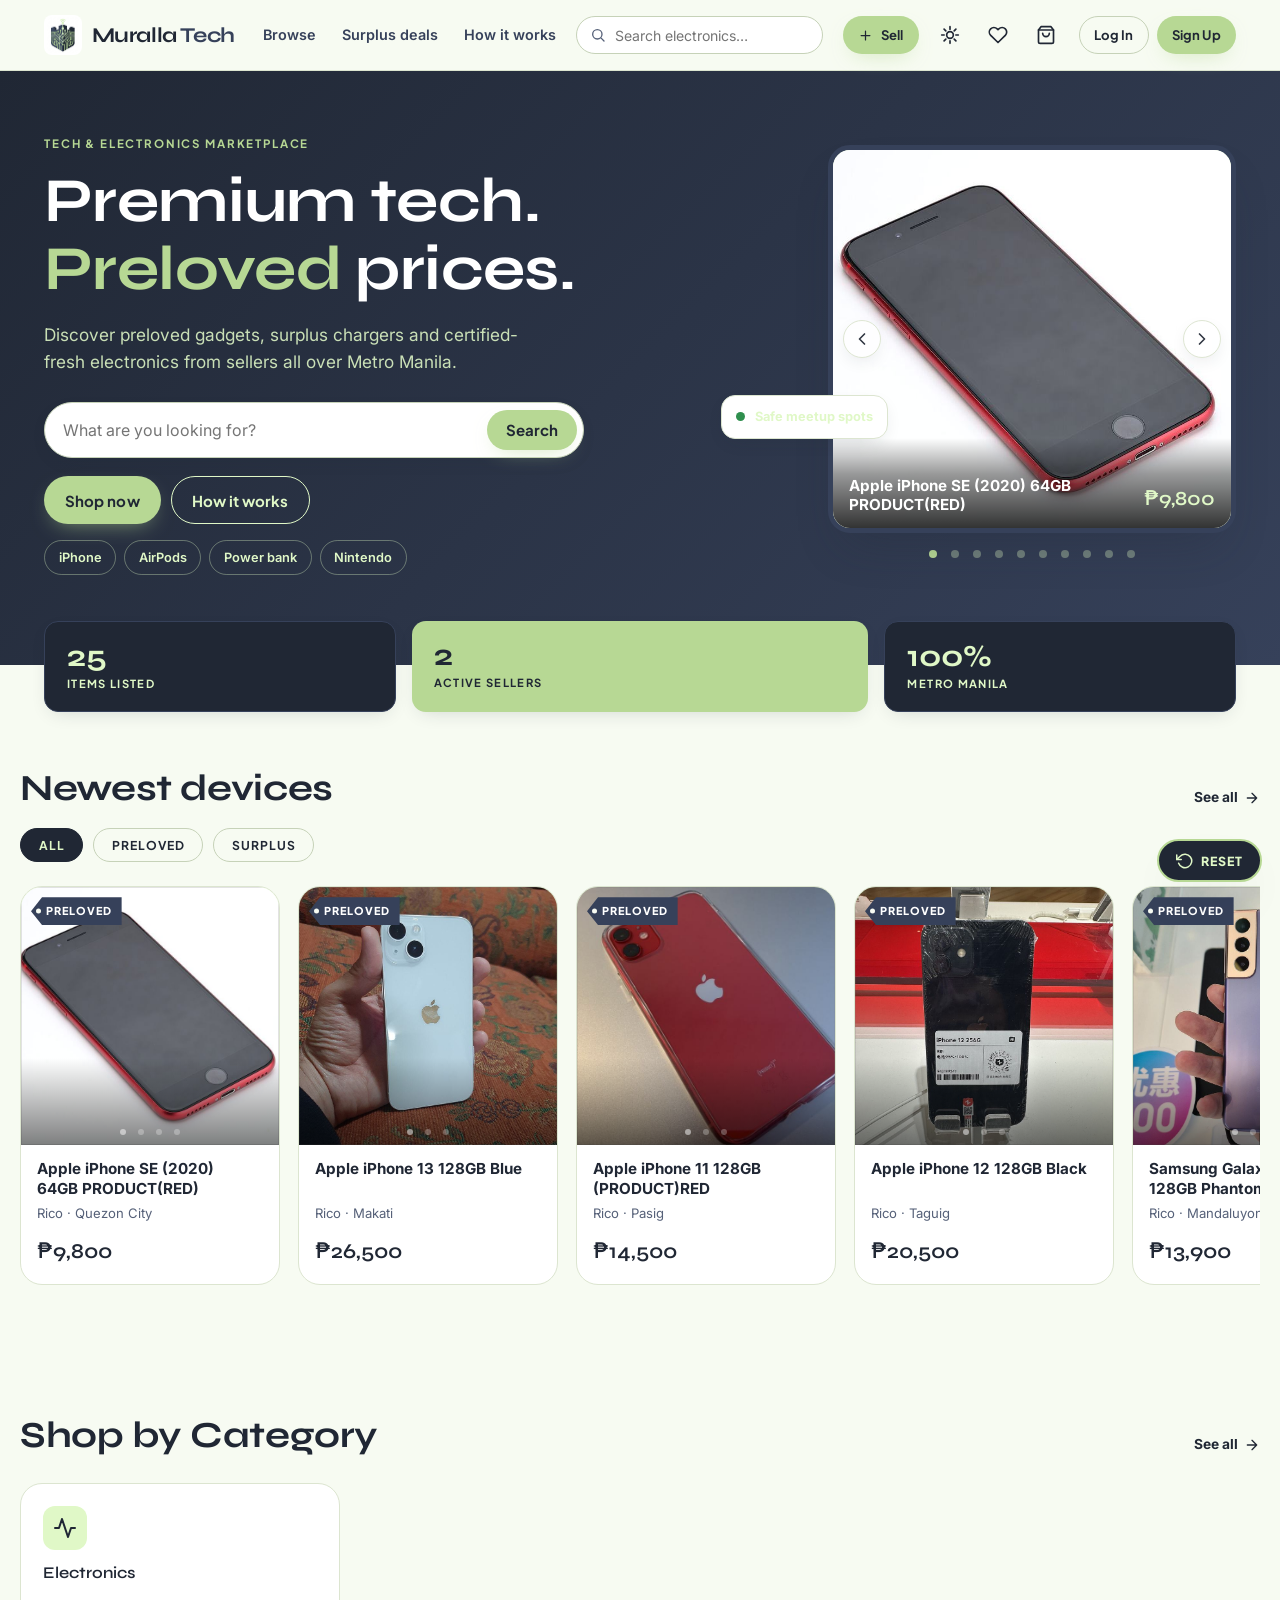
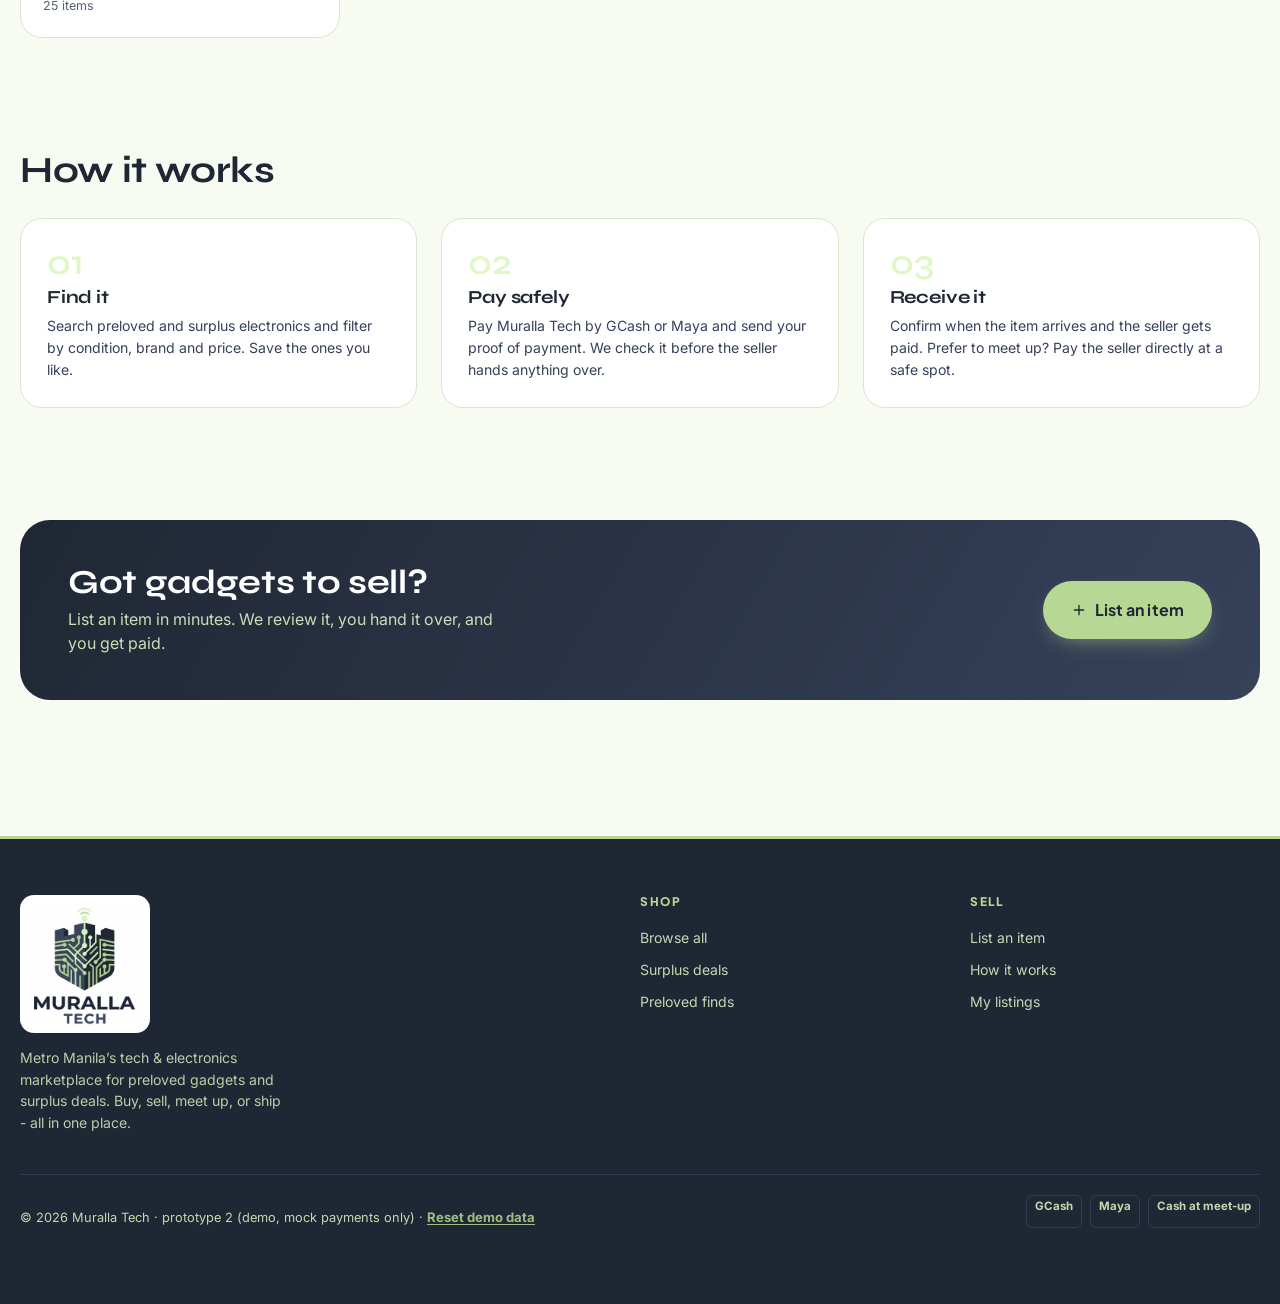
==== commit 1379a308: "Push" ====
--- a/prototype_2/index.html
+++ b/prototype_2/index.html
@@ -3,19 +3,19 @@
 <head>
 <meta charset="utf-8">
 <meta name="viewport" content="width=device-width, initial-scale=1">
-<meta name="theme-color" content="#1c482c">
+<meta name="theme-color" content="#202734">
 <meta name="description" content="Discover preloved gadgets and surplus electronics from sellers in Metro Manila.">
-<title>ManilaFinds - Preloved & Surplus Electronics</title>
-<link rel="icon" type="image/svg+xml" href="assets/favicon.svg">
+<title>Muralla Tech - Preloved & Surplus Electronics</title>
+<link rel="icon" type="image/png" href="assets/icon.png">
 <link rel="preconnect" href="https://fonts.googleapis.com">
 <link rel="preconnect" href="https://fonts.gstatic.com" crossorigin>
-<link href="https://fonts.googleapis.com/css2?family=Fraunces:ital,opsz,wght@0,9..144,500..700;1,9..144,500..700&amp;family=Hanken+Grotesk:wght@400;500;600;700;800&amp;display=swap" rel="stylesheet">
+<link href="https://fonts.googleapis.com/css2?family=Syne:wght@500;600;700;800&family=Plus+Jakarta+Sans:wght@500;600;700;800&family=Inter:wght@400;500;600;700&display=swap" rel="stylesheet">
 <link rel="stylesheet" href="css/styles.css">
 <script src="js/theme-init.js"></script>
 </head>
 <body data-root="">
 <div id="mf-header"></div>
-<main id="app" tabindex="-1"><noscript><p style="padding:40px;text-align:center">ManilaFinds needs JavaScript to run.</p></noscript></main>
+<main id="app" tabindex="-1"><noscript><p style="padding:40px;text-align:center">Muralla Tech needs JavaScript to run.</p></noscript></main>
 <div id="mf-footer"></div>
 <script src="data/seed.js"></script>
 <script src="js/store.js"></script>
--- a/prototype_2/css/styles.css
+++ b/prototype_2/css/styles.css
@@ -1,54 +1,63 @@
 
 /* ============================================================
-   ManilaFinds - design tokens
-   "Palengke meets premium": a modern Filipino market.
-   palm green, calamansi green, mango, dawn peach, kraft paper.
+   Muralla Tech - design tokens
+   Palette from "E-Commerce Design Concept": #202734 #36415A #B7D894 #E0F8C7.
+   Token names (palm, mango...) are kept from the old theme so every
+   component restyles at once: palm = primary navy, mango = accent lime.
+   Fonts: Syne headings; Plus Jakarta Sans caps badges/subtitles; Inter body.
    ============================================================ */
 :root{
-  --palm:#237227;         /* primary brand green */
-  --palm-deep:#1a5a20;
-  --calamansi:#519A66;    /* support green */
-  --calamansi-soft:#e5f0e6;
-  --mango:#FFAA00;        /* accent / CTA / price / deal */
-  --mango-deep:#e08e00;
-  --mango-text:#9a5b00;   /* mango as TEXT: 5.2:1 on paper (mango-deep is 2.5:1) */
-  --dawn:#FFD786;         /* peach highlight */
-  --dawn-soft:#fff3da;
-
-  --paper:#FBFAF5;        /* warm off-white ground (kraft-tinted) */
+  --navy:#202734;         /* fixed: footer, hero, admin side, gradients (same in both themes) */
+  --slate:#36415A;
+  --lime:#B7D894;
+  --mint:#E0F8C7;
+
+  --palm:#202734;         /* primary brand (text links, buttons) */
+  --palm-deep:#36415A;
+  --on-palm:#ffffff;      /* text on a palm-coloured fill */
+  --calamansi:#36415A;    /* support colour */
+  --calamansi-soft:#E0F8C7;
+  --mango:#B7D894;        /* accent / CTA */
+  --mango-deep:#a3c67d;
+  --mango-text:#36415A;   /* accent as TEXT */
+  --dawn:#E0F8C7;
+  --dawn-soft:#F1FBE6;
+
+  --paper:#F7FBF2;
   --card:#ffffff;
-  --ink:#1C2B1E;          /* deep green-black text */
-  --ink-soft:#4a5a4b;
-  --muted:#5f6e60;         /* 5.2:1 on paper (was 3.5:1) */
-  --line:#e7e6dd;         /* hairline, warm */
-  --line-strong:#d8d7cb;
+  --ink:#202734;
+  --ink-soft:#36415A;
+  --muted:#556078;
+  --line:#DCE5D0;
+  --line-strong:#C6D2B8;
 
   --ok:#2f8f4e;
   --warn:#c9791a;
   --danger:#b23b2e;
 
-  --shadow-sm:0 1px 2px rgba(28,43,30,.06), 0 1px 3px rgba(28,43,30,.05);
-  --shadow-md:0 6px 20px -8px rgba(28,43,30,.18);
-  --shadow-lg:0 24px 48px -18px rgba(28,43,30,.28);
-  --shadow-pop:0 40px 80px -24px rgba(28,43,30,.35);
+  --shadow-sm:0 1px 2px rgba(32,39,52,.07), 0 1px 3px rgba(32,39,52,.06);
+  --shadow-md:0 6px 20px -8px rgba(32,39,52,.2);
+  --shadow-lg:0 24px 48px -18px rgba(32,39,52,.3);
+  --shadow-pop:0 40px 80px -24px rgba(32,39,52,.4);
 
   --r-sm:8px; --r-md:14px; --r-lg:22px; --r-xl:30px;
   --maxw:1240px;
   --header-h:70px;
 
-  --grain:url("data:image/svg+xml,%3Csvg xmlns='http://www.w3.org/2000/svg' width='140' height='140'%3E%3Cfilter id='n'%3E%3CfeTurbulence type='fractalNoise' baseFrequency='0.85' numOctaves='2' stitchTiles='stitch'/%3E%3C/filter%3E%3Crect width='100%25' height='100%25' filter='url(%23n)' opacity='0.55'/%3E%3C/svg%3E");
-
-  --font-display:"Fraunces", "Iowan Old Style", Georgia, serif;
-  --font-body:"Hanken Grotesk", "Helvetica Neue", Arial, sans-serif;
+  --grain:none;
+
+  --font-display:"Syne", "Plus Jakarta Sans", system-ui, sans-serif;
+  --font-ui:"Plus Jakarta Sans", "Inter", system-ui, sans-serif;
+  --font-body:"Inter", system-ui, "Helvetica Neue", Arial, sans-serif;
 }
 
 @media (prefers-color-scheme: dark){
   :root:not([data-theme="light"]){
-    --palm:#5cb35f; --palm-deep:#4a9d4d; --calamansi:#7bbf8c; --calamansi-soft:#20301f;
-    --mango:#ffb52b; --mango-deep:#ffc555; --mango-text:#ffc555; --dawn:#c9a765; --dawn-soft:#2a2717;
-    --paper:#12160f; --card:#1b2016; --ink:#eef2e6; --ink-soft:#b7c1af; --muted:#8b9583;
-    --line:#2b3223; --line-strong:#3a4230;
-    --ok:#5cb35f; --warn:#e0a24a; --danger:#e0796b;
+    --palm:#B7D894; --palm-deep:#cdeaad; --on-palm:#202734; --calamansi:#36415A; --calamansi-soft:#2F384D;
+    --mango:#B7D894; --mango-deep:#cdeaad; --mango-text:#B7D894; --dawn:#36415A; --dawn-soft:#2A3245;
+    --paper:#202734; --card:#283044; --ink:#E0F8C7; --ink-soft:#C3D6B0; --muted:#9BA7BC;
+    --line:#36415A; --line-strong:#46526D;
+    --ok:#6cc48a; --warn:#e0a24a; --danger:#e0796b;
     --shadow-sm:0 1px 2px rgba(0,0,0,.4);
     --shadow-md:0 8px 24px -10px rgba(0,0,0,.6);
     --shadow-lg:0 24px 48px -18px rgba(0,0,0,.7);
@@ -56,11 +65,11 @@
   }
 }
 :root[data-theme="dark"]{
-  --palm:#5cb35f; --palm-deep:#4a9d4d; --calamansi:#7bbf8c; --calamansi-soft:#20301f;
-  --mango:#ffb52b; --mango-deep:#ffc555; --mango-text:#ffc555; --dawn:#c9a765; --dawn-soft:#2a2717;
-  --paper:#12160f; --card:#1b2016; --ink:#eef2e6; --ink-soft:#b7c1af; --muted:#8b9583;
-  --line:#2b3223; --line-strong:#3a4230;
-  --ok:#5cb35f; --warn:#e0a24a; --danger:#e0796b;
+  --palm:#B7D894; --palm-deep:#cdeaad; --on-palm:#202734; --calamansi:#36415A; --calamansi-soft:#2F384D;
+  --mango:#B7D894; --mango-deep:#cdeaad; --mango-text:#B7D894; --dawn:#36415A; --dawn-soft:#2A3245;
+  --paper:#202734; --card:#283044; --ink:#E0F8C7; --ink-soft:#C3D6B0; --muted:#9BA7BC;
+  --line:#36415A; --line-strong:#46526D;
+  --ok:#6cc48a; --warn:#e0a24a; --danger:#e0796b;
   --shadow-sm:0 1px 2px rgba(0,0,0,.4);
   --shadow-md:0 8px 24px -10px rgba(0,0,0,.6);
   --shadow-lg:0 24px 48px -18px rgba(0,0,0,.7);
@@ -81,19 +90,8 @@
   text-rendering:optimizeLegibility;
   overflow-x:hidden;
 }
-body::before{
-  content:"";
-  position:fixed; inset:0;
-  background-image:var(--grain);
-  opacity:.04;
-  mix-blend-mode:multiply;
-  pointer-events:none;
-  z-index:9999;
-}
-:root[data-theme="dark"] body::before{mix-blend-mode:screen;opacity:.05}
-@media (prefers-color-scheme:dark){:root:not([data-theme="light"]) body::before{mix-blend-mode:screen;opacity:.05}}
-
-h1,h2,h3,h4{font-family:var(--font-display);font-optical-sizing:auto;font-weight:600;line-height:1.08;letter-spacing:-.015em;text-wrap:balance;margin:0}
+
+h1,h2,h3,h4{font-family:var(--font-display);font-weight:700;line-height:1.1;letter-spacing:-.01em;text-wrap:balance;margin:0}
 p{margin:0}
 a{color:inherit;text-decoration:none}
 img{max-width:100%;display:block}
@@ -104,12 +102,13 @@
 ::selection{background:var(--dawn);color:var(--ink)}
 
 .wrap{max-width:var(--maxw);margin:0 auto;padding:0 24px}
-.eyebrow{font-size:.72rem;font-weight:700;letter-spacing:.16em;text-transform:uppercase;color:var(--palm)}
+.eyebrow{font-family:var(--font-ui);font-size:.72rem;font-weight:700;letter-spacing:.16em;text-transform:uppercase;color:var(--palm)}
 .tnum{font-variant-numeric:tabular-nums}
 .stack{display:flex;flex-direction:column}
 
 /* ---------- buttons ---------- */
 .btn{
+  font-family:var(--font-ui);
   display:inline-flex;align-items:center;justify-content:center;gap:.5rem;
   font-weight:700;font-size:.94rem;letter-spacing:.005em;
   padding:.72rem 1.25rem;border-radius:999px;border:1.5px solid transparent;
@@ -117,13 +116,13 @@
   white-space:nowrap;
 }
 .btn:active{transform:translateY(1px) scale(.99)}
-.btn--primary{background:var(--mango);color:#3a2a00;box-shadow:0 8px 22px -10px rgba(255,170,0,.7)}
-.btn--primary:hover{background:var(--mango-deep);box-shadow:0 12px 30px -10px rgba(255,170,0,.8)}
-:root[data-theme="dark"] .btn--primary{color:#1a1400}
-@media(prefers-color-scheme:dark){:root:not([data-theme="light"]) .btn--primary{color:#1a1400}}
-.btn--dark{background:var(--palm);color:#fff}
+.btn--primary{background:var(--mango);color:#202734;box-shadow:0 8px 22px -10px rgba(183,216,148,.7)}
+.btn--primary:hover{background:var(--mango-deep);box-shadow:0 12px 30px -10px rgba(183,216,148,.8)}
+:root[data-theme="dark"] .btn--primary{color:#202734}
+@media(prefers-color-scheme:dark){:root:not([data-theme="light"]) .btn--primary{color:#202734}}
+.btn--dark{background:var(--palm);color:var(--on-palm)}
 .btn--dark:hover{background:var(--palm-deep)}
-:root[data-theme="dark"] .btn--dark{color:#0c130b}
+:root[data-theme="dark"] .btn--dark{color:#202734}
 .btn--ghost{background:transparent;border-color:var(--line-strong);color:var(--ink)}
 .btn--ghost:hover{border-color:var(--palm);color:var(--palm);background:var(--calamansi-soft)}
 .btn--block{width:100%}
@@ -134,16 +133,16 @@
 /* ---------- tag / badge shapes ---------- */
 .tag{
   position:relative;display:inline-flex;align-items:center;gap:.35rem;
-  font-size:.68rem;font-weight:800;letter-spacing:.09em;text-transform:uppercase;
-  padding:.34rem .6rem .34rem .95rem;color:#3a2a00;background:var(--mango);
+  font-family:var(--font-ui);font-size:.68rem;font-weight:800;letter-spacing:.09em;text-transform:uppercase;
+  padding:.34rem .6rem .34rem .95rem;color:#202734;background:var(--mango);
   clip-path:polygon(11px 0,100% 0,100% 100%,11px 100%,0 50%);
 }
 .tag::before{content:"";position:absolute;left:5px;top:50%;width:5px;height:5px;border-radius:50%;background:var(--paper);transform:translateY(-50%)}
 .tag--preloved{background:var(--calamansi);color:#fff}
-.tag--surplus{background:var(--mango);color:#3a2a00}
+.tag--surplus{background:var(--mango);color:#202734}
 .pill{
   display:inline-flex;align-items:center;gap:.3rem;
-  font-size:.72rem;font-weight:700;letter-spacing:.02em;
+  font-family:var(--font-ui);font-size:.66rem;font-weight:700;letter-spacing:.08em;text-transform:uppercase;
   padding:.28rem .6rem;border-radius:999px;background:var(--calamansi-soft);color:var(--palm);
   border:1px solid color-mix(in srgb,var(--palm) 18%,transparent);
 }
@@ -179,7 +178,7 @@
 }
 .header-inner{display:flex;align-items:center;gap:20px;height:var(--header-h)}
 .brand{display:flex;align-items:center;gap:10px;flex-shrink:0}
-.brand img{width:38px;height:38px}
+.brand img{width:auto;height:40px;background:#fff;border-radius:8px;padding:2px 3px}
 .brand-word{font-family:var(--font-display);font-weight:700;font-size:1.32rem;letter-spacing:-.02em}
 .brand-word .m{color:var(--palm)} .brand-word .f{color:var(--mango-text)}
 :root[data-theme="dark"] .brand-word .f{color:var(--mango)}
@@ -207,26 +206,27 @@
 .icon-btn svg{width:20px;height:20px}
 .badge-count{
   position:absolute;top:4px;right:2px;min-width:17px;height:17px;padding:0 4px;
-  background:var(--mango);color:#3a2a00;border-radius:999px;
+  background:var(--mango);color:#202734;border-radius:999px;
   font-size:.66rem;font-weight:800;display:flex;align-items:center;justify-content:center;
   border:2px solid var(--paper);
 }
-.header-avatar{width:34px;height:34px;border-radius:50%;background:var(--palm);color:#fff;display:flex;align-items:center;justify-content:center;font-weight:800;font-size:.85rem;flex-shrink:0}
+.header-avatar{width:34px;height:34px;border-radius:50%;background:var(--palm);color:var(--on-palm);display:flex;align-items:center;justify-content:center;font-weight:800;font-size:.85rem;flex-shrink:0}
 .hamburger{display:none}
 
 /* ============================================================
    FOOTER
    ============================================================ */
-.site-footer{margin-top:80px;background:var(--card);border-top:1px solid var(--line)}
+.site-footer{margin-top:80px;background:var(--navy);color:var(--mint);border-top:3px solid var(--lime)}
 .footer-grid{display:grid;grid-template-columns:1.6fr 1fr 1fr 1fr 1fr;gap:40px;padding:56px 0 40px}
-.footer-brand img{width:150px;margin-bottom:14px}
-.footer-brand p{color:var(--muted);font-size:.88rem;max-width:30ch}
-.footer-col h4{font-family:var(--font-body);font-size:.74rem;letter-spacing:.14em;text-transform:uppercase;color:var(--ink);margin-bottom:14px;font-weight:800}
-.footer-col a{display:block;color:var(--ink-soft);font-size:.88rem;padding:5px 0}
-.footer-col a:hover{color:var(--palm)}
-.footer-bottom{border-top:1px solid var(--line);padding:20px 0 40px;display:flex;justify-content:space-between;gap:16px;flex-wrap:wrap;color:var(--muted);font-size:.8rem}
+.footer-logo{width:130px;height:auto;margin-bottom:14px;background:#fff;border-radius:14px;padding:8px}
+.footer-brand p{color:var(--mint);opacity:.8;font-size:.88rem;max-width:30ch}
+.footer-col h4{font-family:var(--font-ui);font-size:.74rem;letter-spacing:.14em;text-transform:uppercase;color:var(--lime);margin-bottom:14px;font-weight:800}
+.footer-col a{display:block;color:var(--mint);opacity:.85;font-size:.88rem;padding:5px 0}
+.footer-col a:hover{color:var(--lime);opacity:1}
+.footer-bottom{border-top:1px solid var(--slate);padding:20px 0 76px;display:flex;justify-content:space-between;gap:16px;flex-wrap:wrap;color:var(--mint);opacity:.85;font-size:.8rem}
+.site-footer .linkbtn{color:var(--lime)}
 .footer-pay{display:flex;gap:8px;flex-wrap:wrap}
-.footer-pay span{border:1px solid var(--line-strong);border-radius:6px;padding:2px 8px;font-weight:700;font-size:.72rem;color:var(--ink-soft)}
+.footer-pay span{border:1px solid var(--slate);border-radius:6px;padding:2px 8px;font-weight:700;font-size:.72rem;color:var(--mint)}
 
 /* ============================================================
    SHARED PIECES
@@ -316,12 +316,38 @@
 /* ============================================================
    HOME
    ============================================================ */
-.hero{position:relative;overflow:hidden;background:linear-gradient(160deg,var(--dawn-soft),transparent 55%)}
-.hero .sunburst{width:560px;height:560px;right:-190px;top:-140px;opacity:.4}
-.hero-inner{position:relative;padding-block:64px 60px;display:grid;grid-template-columns:1.15fr .85fr;gap:48px;align-items:center}
-.hero h1{font-size:clamp(2.4rem,5.4vw,3.9rem);font-weight:600}
-.hero h1 .g{color:var(--palm)} .hero h1 .o{color:var(--mango-text);font-style:italic}
-.hero p.lead{font-size:1.08rem;color:var(--ink-soft);margin:18px 0 26px;max-width:46ch}
+.hero{position:relative;overflow:hidden;background:linear-gradient(135deg,var(--navy) 0%,var(--slate) 100%);color:var(--mint)}
+.hero .sunburst{width:560px;height:560px;right:-190px;top:-140px;opacity:.12}
+.hero-inner{position:relative;padding-block:64px 90px;display:grid;grid-template-columns:1.15fr .85fr;gap:48px;align-items:center}
+.hero .eyebrow{color:var(--lime);margin-bottom:14px}
+.hero h1{font-size:clamp(2.4rem,5.4vw,3.9rem);font-weight:700;color:#fff}
+.hero h1 .g{color:var(--lime)}
+.hero p.lead{font-size:1.08rem;color:var(--mint);opacity:.88;margin:18px 0 26px;max-width:46ch}
+.hero-cta{display:flex;gap:10px;flex-wrap:wrap;margin-top:18px}
+.btn--outline-light{background:transparent;border-color:var(--mint);color:var(--mint)}
+.btn--outline-light:hover{background:var(--mint);color:var(--navy)}
+.chip-link{padding:.4rem .85rem;font-size:.8rem;font-weight:600;border-radius:999px;border:1.5px solid rgba(224,248,199,.35);color:var(--mint);transition:all .15s ease}
+.chip-link:hover{border-color:var(--lime);background:rgba(183,216,148,.14)}
+.hero .hc-viewport{border-color:var(--slate)}
+.hero .hc-dot{background-color:rgba(224,248,199,.35)}
+.hero .hc-dot[aria-current="true"]{background-color:var(--lime)}
+.hero .float-tag{background:var(--navy);border-color:var(--slate);color:var(--mint)}
+
+/* stat tiles that overlap the hero's lower edge */
+.stats-row{position:relative;z-index:2;display:grid;grid-template-columns:1fr 1.3fr 1fr;gap:16px;margin-top:-44px}
+.stat{display:flex;flex-direction:column;gap:2px;padding:18px 22px;border-radius:var(--r-md);box-shadow:var(--shadow-md)}
+.stat b{font-family:var(--font-display);font-size:1.9rem;font-weight:700;line-height:1.1}
+.stat span{font-family:var(--font-ui);font-size:.7rem;font-weight:700;letter-spacing:.12em;text-transform:uppercase}
+.stat--dark{background:var(--navy);color:var(--mint);border:1px solid var(--slate)}
+.stat--lime{background:var(--lime);color:var(--navy)}
+
+.pill-tabs{display:flex;gap:10px;flex-wrap:wrap;margin:-8px 0 18px}
+.pill-tab{font-family:var(--font-ui);font-size:.76rem;font-weight:700;letter-spacing:.08em;text-transform:uppercase;padding:.5rem 1.1rem;border-radius:999px;border:1.5px solid var(--line-strong);background:transparent;color:var(--ink)}
+.pill-tab:hover{border-color:var(--palm)}
+.pill-tab[aria-pressed="true"]{background:var(--navy);border-color:var(--navy);color:var(--mint)}
+:root[data-theme="dark"] .pill-tab[aria-pressed="true"]{background:var(--lime);border-color:var(--lime);color:var(--navy)}
+@media (prefers-color-scheme:dark){:root:not([data-theme="light"]) .pill-tab[aria-pressed="true"]{background:var(--lime);border-color:var(--lime);color:var(--navy)}}
+
 .searchbar{
   display:flex;background:var(--card);border:1.5px solid var(--line-strong);
   border-radius:999px;padding:6px 6px 6px 8px;box-shadow:var(--shadow-md);max-width:540px;align-items:center;
@@ -367,7 +393,7 @@
 .hc-slide img{width:100%;height:100%;object-fit:cover;display:block}
 .hc-caption{position:absolute;left:0;right:0;bottom:0;display:flex;justify-content:space-between;align-items:flex-end;gap:12px;padding:38px 16px 14px;background:linear-gradient(to top,rgba(0,0,0,.8),rgba(0,0,0,.4) 60%,transparent)}
 .hc-title{font-weight:700;font-size:.95rem;line-height:1.25;display:-webkit-box;-webkit-line-clamp:2;-webkit-box-orient:vertical;overflow:hidden}
-.hc-price{flex-shrink:0;font-family:var(--font-display);font-size:1.25rem;font-weight:600;color:#ffd786}
+.hc-price{flex-shrink:0;font-family:var(--font-display);font-size:1.25rem;font-weight:600;color:#E0F8C7}
 .hc-arrow{position:absolute;top:50%;transform:translateY(-50%);z-index:2;width:38px;height:38px;display:grid;place-items:center;padding:0;border-radius:50%;border:1px solid var(--line);background:var(--card);color:var(--ink);box-shadow:var(--shadow-md);cursor:pointer;opacity:.92}
 .hc-arrow:hover{border-color:var(--palm);color:var(--palm);opacity:1}
 .hc-prev{left:10px} .hc-next{right:10px}
@@ -399,20 +425,18 @@
 .step p{font-size:.88rem;color:var(--ink-soft)}
 
 .sell-band{
-  position:relative;overflow:hidden;background:linear-gradient(120deg,var(--dawn) 0%,var(--dawn-soft) 60%);
+  position:relative;overflow:hidden;background:linear-gradient(120deg,var(--navy),var(--slate));color:var(--mint);
   border-radius:var(--r-xl);padding:44px 48px;display:flex;align-items:center;justify-content:space-between;gap:30px;flex-wrap:wrap;
 }
-:root[data-theme="dark"] .sell-band{background:linear-gradient(120deg,var(--calamansi-soft),var(--card))}
-.sell-band .sunburst{width:340px;height:340px;right:-120px;bottom:-140px;opacity:.4}
-.sell-band h2{font-size:clamp(1.5rem,3.2vw,2.1rem);position:relative}
-.sell-band p{color:var(--ink-soft);margin-top:6px;position:relative;max-width:44ch}
+.sell-band h2{font-size:clamp(1.5rem,3.2vw,2.1rem);position:relative;color:#fff}
+.sell-band p{color:var(--mint);opacity:.88;margin-top:6px;position:relative;max-width:44ch}
 
 /* ============================================================
    BROWSE
    ============================================================ */
 .browse-layout{display:grid;grid-template-columns:264px minmax(0,1fr);gap:34px;align-items:start;padding-top:10px}
 .filter-rail{position:sticky;top:calc(var(--header-h) + 16px);background:var(--card);border:1px solid var(--line);border-radius:var(--r-lg);padding:20px;max-height:calc(100vh - var(--header-h) - 40px);overflow-y:auto}
-.filter-rail h3{font-family:var(--font-body);font-size:.82rem;letter-spacing:.1em;text-transform:uppercase;font-weight:800;margin-bottom:10px}
+.filter-rail h3{font-family:var(--font-ui);font-size:.82rem;letter-spacing:.1em;text-transform:uppercase;font-weight:800;margin-bottom:10px}
 .fgroup{padding:16px 0;border-bottom:1px solid var(--line)}
 .fgroup:last-child{border-bottom:none;padding-bottom:0}
 .fgroup label.check{display:flex;align-items:center;gap:.55rem;padding:.3rem 0;font-size:.88rem;color:var(--ink-soft);cursor:pointer}
@@ -448,7 +472,7 @@
 
 .pagination{display:flex;gap:6px;justify-content:center;margin-top:36px}
 .pagination button{min-width:40px;height:40px;border:1.5px solid var(--line-strong);background:var(--card);border-radius:var(--r-sm);font-weight:700;font-size:.85rem;color:var(--ink-soft)}
-.pagination button.on{background:var(--palm);color:#fff;border-color:var(--palm)}
+.pagination button.on{background:var(--palm);color:var(--on-palm);border-color:var(--palm)}
 .pagination button:disabled{opacity:.4}
 
 /* ============================================================
@@ -502,7 +526,7 @@
 
 .seller-card{background:var(--paper);border:1px solid var(--line);border-radius:var(--r-lg);padding:20px;margin:22px 0}
 .seller-card .row{display:flex;gap:.9rem;align-items:center}
-.seller-card .av{width:52px;height:52px;border-radius:50%;background:linear-gradient(135deg,var(--palm),var(--calamansi));color:#fff;display:flex;align-items:center;justify-content:center;font-weight:800;font-size:1.1rem;flex-shrink:0}
+.seller-card .av{width:52px;height:52px;border-radius:50%;background:linear-gradient(135deg,var(--slate),var(--navy));color:#fff;display:flex;align-items:center;justify-content:center;font-weight:800;font-size:1.1rem;flex-shrink:0}
 .seller-card .nm{font-family:var(--font-display);font-weight:600;font-size:1.05rem;display:flex;align-items:center;gap:.4rem}
 .seller-card .sub{font-size:.78rem;color:var(--muted)}
 .seller-card .st{display:flex;gap:18px;margin:14px 0;font-size:.8rem}
@@ -547,7 +571,7 @@
 .stepper .st{display:flex;align-items:center;gap:.5rem;font-size:.82rem;font-weight:700;color:var(--muted);padding:.4rem .7rem;border-radius:999px}
 .stepper .st .num{width:22px;height:22px;border-radius:50%;background:var(--line-strong);color:var(--card);display:flex;align-items:center;justify-content:center;font-size:.72rem}
 .stepper .st.on{color:var(--palm);background:var(--calamansi-soft)}
-.stepper .st.on .num{background:var(--palm);color:#fff}
+.stepper .st.on .num{background:var(--palm);color:var(--on-palm)}
 .stepper .st.done .num{background:var(--ok);color:#fff}
 .co-panel{background:var(--card);border:1px solid var(--line);border-radius:var(--r-lg);padding:26px}
 .co-panel h2{font-size:1.3rem;margin-bottom:18px}
@@ -590,11 +614,11 @@
 .dropzone span{font-size:.78rem;color:var(--muted)}
 .photo-grid{display:grid;grid-template-columns:repeat(6,1fr);gap:10px;margin-top:14px}
 .photo-grid .ph{position:relative;aspect-ratio:1/1;border-radius:var(--r-md);overflow:hidden;border:1px solid var(--line);background:var(--calamansi-soft)}
-.photo-grid .ph.cover::after{content:"Cover";position:absolute;left:4px;bottom:4px;background:var(--palm);color:#fff;font-size:.6rem;font-weight:800;padding:1px 5px;border-radius:5px}
+.photo-grid .ph.cover::after{content:"Cover";position:absolute;left:4px;bottom:4px;background:var(--palm);color:var(--on-palm);font-size:.6rem;font-weight:800;padding:1px 5px;border-radius:5px}
 .photo-grid .ph button{position:absolute;top:3px;right:3px;width:20px;height:20px;border-radius:50%;background:rgba(0,0,0,.55);color:#fff;border:none;font-size:.75rem;display:flex;align-items:center;justify-content:center}
 .segmented{display:inline-flex;border:1.5px solid var(--line-strong);border-radius:999px;padding:3px;background:var(--paper)}
 .segmented button{border:none;background:transparent;padding:.5rem 1rem;border-radius:999px;font-weight:700;font-size:.84rem;color:var(--ink-soft)}
-.segmented button.on{background:var(--palm);color:#fff}
+.segmented button.on{background:var(--palm);color:var(--on-palm)}
 .checks-inline{display:flex;gap:16px;flex-wrap:wrap}
 .checks-inline label{display:flex;align-items:center;gap:.4rem;font-size:.86rem;font-weight:600;color:var(--ink-soft)}
 .checks-inline input{width:16px;height:16px;accent-color:var(--palm)}
@@ -612,7 +636,7 @@
 .account-layout{display:grid;grid-template-columns:250px 1fr;gap:34px;align-items:start;padding-top:14px}
 .acct-side{background:var(--card);border:1px solid var(--line);border-radius:var(--r-lg);padding:20px;position:sticky;top:calc(var(--header-h) + 16px)}
 .acct-user{display:flex;gap:.8rem;align-items:center;padding-bottom:16px;border-bottom:1px solid var(--line);margin-bottom:12px}
-.acct-user .av{width:48px;height:48px;border-radius:50%;background:linear-gradient(135deg,var(--palm),var(--calamansi));color:#fff;display:flex;align-items:center;justify-content:center;font-weight:800;flex-shrink:0}
+.acct-user .av{width:48px;height:48px;border-radius:50%;background:linear-gradient(135deg,var(--slate),var(--navy));color:#fff;display:flex;align-items:center;justify-content:center;font-weight:800;flex-shrink:0}
 .acct-user b{font-family:var(--font-display);font-weight:600;font-size:1rem;display:block}
 .acct-user span{font-size:.76rem;color:var(--muted)}
 .acct-nav button{display:flex;align-items:center;gap:.6rem;width:100%;text-align:left;border:none;background:transparent;padding:.6rem .7rem;border-radius:var(--r-sm);font-size:.88rem;font-weight:600;color:var(--ink-soft)}
@@ -655,7 +679,7 @@
    ============================================================ */
 .auth-wrap{min-height:calc(100vh - var(--header-h));display:flex;align-items:center;justify-content:center;padding:clamp(12px, 2vh, 24px) 20px}
 .auth-card{display:grid;grid-template-columns:1fr 1fr;max-width:920px;width:100%;max-height:calc(100vh - var(--header-h) - 28px);background:var(--card);border:1px solid var(--line);border-radius:var(--r-xl);overflow:hidden;box-shadow:var(--shadow-lg)}
-.auth-brand{position:relative;overflow:hidden;background:linear-gradient(160deg,var(--palm),var(--calamansi));color:#fff;padding:clamp(22px, 3.5vh, 36px) clamp(24px, 3vw, 36px);display:flex;flex-direction:column;justify-content:center}
+.auth-brand{position:relative;overflow:hidden;background:linear-gradient(160deg,var(--slate),var(--navy));color:#fff;padding:clamp(22px, 3.5vh, 36px) clamp(24px, 3vw, 36px);display:flex;flex-direction:column;justify-content:center}
 .auth-brand .sunburst{width:340px;height:340px;right:-130px;bottom:-150px;opacity:.35}
 .auth-brand img{width:48px;margin-bottom:14px;position:relative;background:rgba(255,255,255,.14);border-radius:14px;padding:5px}
 .auth-brand h2{color:#fff;font-size:clamp(1.4rem, 2vw, 1.75rem);position:relative;margin-bottom:12px;line-height:1.18}
@@ -668,7 +692,7 @@
 .auth-form::-webkit-scrollbar-thumb{background:var(--line-strong);border-radius:999px}
 .auth-form .tabs{display:inline-flex;border:1.5px solid var(--line-strong);border-radius:999px;padding:2.5px;margin-bottom:14px}
 .auth-form .tabs button{border:none;background:transparent;padding:.42rem 1.05rem;border-radius:999px;font-weight:700;font-size:.84rem;color:var(--ink-soft)}
-.auth-form .tabs button.on{background:var(--palm);color:#fff}
+.auth-form .tabs button.on{background:var(--palm);color:var(--on-palm)}
 .auth-form .field{margin-bottom:10px}
 .auth-form .field label{font-size:.82rem;font-weight:600;margin-bottom:4px;display:block}
 .auth-form .field input{padding:.52rem .8rem;font-size:.9rem}
@@ -700,6 +724,7 @@
   .card-grid,.browse-grid,.list-manage{grid-template-columns:repeat(2,1fr)}
   .hero-inner{grid-template-columns:minmax(0,1fr);gap:30px}
   .hero-collage{height:320px;max-width:460px}
+  .stats-row{grid-template-columns:repeat(3,1fr)}
   .hero-collage .float-tag{left:0}                      /* its -6% overhang would touch the screen edge once the page padding is only 16-24px */
   .pdp{grid-template-columns:1fr;gap:30px}
   .cart-layout,.checkout-layout,.sell-layout{grid-template-columns:1fr}
@@ -723,6 +748,7 @@
   .mobile-nav a svg{width:20px;height:20px}
   .mobile-nav a.is-active{color:var(--palm)}
   body{padding-bottom:64px}
+  .reset-fab{bottom:calc(76px + env(safe-area-inset-bottom))}
   .site-footer{margin-bottom:0}
 }
 @media (max-width:560px){
@@ -733,6 +759,7 @@
   .auth-card{grid-template-columns:1fr}
   .auth-brand{display:none}
   .hero h1{font-size:2.1rem}
+  .stats-row{grid-template-columns:1fr;margin-top:-30px}
   .steps{grid-template-columns:1fr}
   .sell-band{padding:30px 24px}
   .buy-row .btn{min-width:100%}
@@ -755,8 +782,8 @@
 .toast--err svg{color:var(--paper)}
 .fineprint{font-size:.76rem;color:var(--muted);line-height:1.5}
 .csv-box{width:100%;padding:.7rem .85rem;border:1.5px solid var(--line-strong);border-radius:var(--r-sm);background:var(--paper);font:.76rem/1.5 ui-monospace,SFMono-Regular,Menlo,Consolas,monospace;color:var(--ink);resize:vertical;white-space:pre}
-:root[data-theme="dark"] .btn--dark{color:#0c130b}
-@media (prefers-color-scheme:dark){:root:not([data-theme="light"]) .btn--dark{color:#0c130b}}      /* white on the lighter dark-mode green failed contrast */
+:root[data-theme="dark"] .btn--dark{color:#202734}
+@media (prefers-color-scheme:dark){:root:not([data-theme="light"]) .btn--dark{color:#202734}}      /* white on the lighter dark-mode green failed contrast */
 .form-err{margin:12px 0 0;padding:.6rem .8rem;border-radius:var(--r-sm);background:color-mix(in srgb,var(--danger) 12%,transparent);color:var(--danger);font-size:.84rem;font-weight:600}
 code{font-family:ui-monospace,SFMono-Regular,Menlo,Consolas,monospace;font-size:.78rem;background:var(--paper);border:1px solid var(--line);border-radius:6px;padding:.05rem .35rem}
 
@@ -807,7 +834,7 @@
 .acct-nav a svg{width:16px;height:16px}
 .acct-nav a:hover{background:var(--paper);color:var(--ink)}
 .acct-nav a.on{background:var(--calamansi-soft);color:var(--palm)}
-.acct-n{margin-left:auto;min-width:20px;height:20px;padding:0 6px;border-radius:999px;background:var(--mango);color:#3a2a00;font-size:.68rem;font-weight:800;display:inline-flex;align-items:center;justify-content:center}
+.acct-n{margin-left:auto;min-width:20px;height:20px;padding:0 6px;border-radius:999px;background:var(--mango);color:#202734;font-size:.68rem;font-weight:800;display:inline-flex;align-items:center;justify-content:center}
 .head-row{display:flex;justify-content:space-between;align-items:flex-start;gap:16px;flex-wrap:wrap}
 .callout{display:flex;align-items:center;gap:.8rem;margin:0 0 14px;padding:.85rem 1rem;border-radius:var(--r-md);background:var(--dawn-soft);border:1px solid color-mix(in srgb,var(--mango) 35%,transparent);font-size:.88rem}
 .callout>svg:first-child{width:20px;height:20px;color:var(--mango-deep);flex-shrink:0}
@@ -844,7 +871,7 @@
 .track .s i{position:relative;z-index:1;display:flex;align-items:center;justify-content:center;width:28px;height:28px;margin:0 auto 6px;border-radius:50%;background:var(--line-strong);color:var(--ink-soft);font-style:normal;font-size:.78rem;font-weight:800}
 .track .s.done i,.track .s.done::before,.track .s.now::before{background:var(--ok)}
 .track .s.done i{color:var(--paper)}
-.track .s.now i{background:var(--mango);color:#3a2a00;box-shadow:0 0 0 4px var(--dawn-soft)}
+.track .s.now i{background:var(--mango);color:#202734;box-shadow:0 0 0 4px var(--dawn-soft)}
 .track .s.done,.track .s.now{color:var(--ink)}
 .ord-grid{display:grid;grid-template-columns:minmax(0,1.4fr) minmax(0,1fr);gap:22px;align-items:start}
 .ord-card{background:var(--card);border:1px solid var(--line);border-radius:var(--r-lg);padding:18px;margin-bottom:16px}
@@ -860,7 +887,7 @@
 .tl li::before{content:"";position:absolute;left:-25px;top:4px;width:10px;height:10px;border-radius:50%;background:var(--calamansi);border:2px solid var(--card)}
 .tl li small{display:block;color:var(--muted);font-size:.74rem}
 .seller-hero{display:flex;gap:20px;align-items:center;flex-wrap:wrap;padding:24px;background:var(--card);border:1px solid var(--line);border-radius:var(--r-xl);margin:6px 0 4px}
-.seller-hero>.av{width:72px;height:72px;border-radius:50%;background:linear-gradient(135deg,var(--palm),var(--calamansi));color:#fff;display:flex;align-items:center;justify-content:center;font-weight:800;font-size:1.5rem;flex-shrink:0}
+.seller-hero>.av{width:72px;height:72px;border-radius:50%;background:linear-gradient(135deg,var(--slate),var(--navy));color:#fff;display:flex;align-items:center;justify-content:center;font-weight:800;font-size:1.5rem;flex-shrink:0}
 .sh-main{flex:1;min-width:220px}
 .sh-main h1{font-size:1.7rem;display:flex;align-items:center;gap:.6rem;flex-wrap:wrap}
 .sh-main .sub{color:var(--muted);font-size:.86rem;margin-top:4px}
@@ -871,7 +898,7 @@
 
 /* dialogs + drawers (native <dialog>) */
 dialog.dlg{padding:0;border:none;border-radius:var(--r-xl);background:var(--card);color:var(--ink);box-shadow:var(--shadow-pop);width:min(560px,calc(100vw - 24px));max-height:calc(100vh - 32px);overflow:auto}
-dialog.dlg::backdrop{background:rgba(20,37,26,.55);backdrop-filter:blur(2px)}
+dialog.dlg::backdrop{background:rgba(32,39,52,.6);backdrop-filter:blur(2px)}
 dialog.dlg[open]{animation:dlgin .18s ease}
 dialog.dlg.drawer{margin:0 0 0 auto;height:100vh;max-height:100vh;width:min(640px,100vw);border-radius:var(--r-xl) 0 0 var(--r-xl)}
 dialog.dlg.drawer[open]{animation:drawin .22s ease}
@@ -903,25 +930,25 @@
 body.is-admin .site-header,body.is-admin .site-footer,body.is-admin .mobile-nav,body.is-admin .banner{display:none!important}
 body.is-admin{padding-bottom:0}
 .adm{display:grid;grid-template-columns:252px minmax(0,1fr);min-height:100vh}
-.adm-side{background:#13261a;color:#d3e0d0;padding:14px 10px;position:sticky;top:0;height:100vh;overflow-y:auto;display:flex;flex-direction:column}
+.adm-side{background:#202734;color:#E0F8C7;padding:14px 10px;position:sticky;top:0;height:100vh;overflow-y:auto;display:flex;flex-direction:column}
 .adm-brand{display:flex;align-items:center;gap:10px;padding:2px 8px 10px}
 .adm-brand img{width:36px;height:36px}
 .adm-brand b{display:block;font-family:var(--font-display);font-size:1.12rem;color:#fff;line-height:1.1}
-.adm-brand small{color:#8fb597;font-size:.68rem;letter-spacing:.14em;text-transform:uppercase;font-weight:700}
+.adm-brand small{color:#B7D894;font-size:.68rem;letter-spacing:.14em;text-transform:uppercase;font-weight:700}
 .adm-nav{flex:1}
-.adm-grp{font-size:.64rem;letter-spacing:.16em;text-transform:uppercase;font-weight:800;color:#6f9478;padding:10px 10px 4px}
-.adm-nav a{display:flex;align-items:center;gap:.65rem;padding:.45rem .7rem;border-radius:10px;color:#cfdccc;font-size:.88rem;font-weight:600;margin-bottom:1px}
+.adm-grp{font-size:.64rem;letter-spacing:.16em;text-transform:uppercase;font-weight:800;color:#9BA7BC;padding:10px 10px 4px}
+.adm-nav a{display:flex;align-items:center;gap:.65rem;padding:.45rem .7rem;border-radius:10px;color:#E0F8C7;font-size:.88rem;font-weight:600;margin-bottom:1px}
 .adm-nav a svg{width:17px;height:17px;opacity:.85;flex-shrink:0}
 .adm-nav a:hover{background:rgba(255,255,255,.07);color:#fff}
-.adm-nav a.on{background:rgba(255,170,0,.16);color:#fff}
+.adm-nav a.on{background:rgba(183,216,148,.18);color:#fff}
 .adm-nav a.on svg{color:var(--mango);opacity:1}
-.adm-nav .n{margin-left:auto;min-width:20px;height:20px;padding:0 6px;border-radius:999px;background:var(--mango);color:#3a2a00;font-size:.68rem;font-weight:800;display:inline-flex;align-items:center;justify-content:center}
+.adm-nav .n{margin-left:auto;min-width:20px;height:20px;padding:0 6px;border-radius:999px;background:var(--mango);color:#202734;font-size:.68rem;font-weight:800;display:inline-flex;align-items:center;justify-content:center}
 .adm-foot{border-top:1px solid rgba(255,255,255,.1);padding-top:8px;margin-top:8px}
 .adm-me{display:flex;align-items:center;gap:.6rem;padding:2px 8px 6px}
-.adm-me .av{width:34px;height:34px;border-radius:50%;background:var(--palm);color:#fff;display:flex;align-items:center;justify-content:center;font-weight:800;font-size:.8rem;flex-shrink:0}
+.adm-me .av{width:34px;height:34px;border-radius:50%;background:var(--palm);color:var(--on-palm);display:flex;align-items:center;justify-content:center;font-weight:800;font-size:.8rem;flex-shrink:0}
 .adm-me b{display:block;font-size:.86rem;color:#fff}
-.adm-me small{color:#8fb597;font-size:.72rem;text-transform:capitalize}
-.adm-lnk{display:flex;align-items:center;gap:.6rem;width:100%;padding:.4rem .7rem;border:none;background:none;border-radius:10px;color:#a9c0a8;font-size:.84rem;font-weight:600;text-align:left}
+.adm-me small{color:#B7D894;font-size:.72rem;text-transform:capitalize}
+.adm-lnk{display:flex;align-items:center;gap:.6rem;width:100%;padding:.4rem .7rem;border:none;background:none;border-radius:10px;color:#B7D894;font-size:.84rem;font-weight:600;text-align:left}
 .adm-lnk:hover{background:rgba(255,255,255,.07);color:#fff}
 .adm-main{min-width:0;background:var(--paper)}
 .adm-top{position:sticky;top:env(safe-area-inset-top,0px);z-index:20;display:flex;align-items:center;gap:12px;padding:12px 28px;background:color-mix(in srgb,var(--paper) 90%,transparent);backdrop-filter:blur(10px);border-bottom:1px solid var(--line)}
@@ -973,7 +1000,7 @@
 .a-table tbody tr:hover{background:color-mix(in srgb,var(--calamansi-soft) 50%,transparent)}
 .cellitem{display:flex;gap:10px;align-items:center;min-width:190px}
 .cellitem>div{min-width:0}
-.cellitem .av,.drw-user .av{width:38px;height:38px;border-radius:50%;background:linear-gradient(135deg,var(--palm),var(--calamansi));color:#fff;display:flex;align-items:center;justify-content:center;font-weight:800;font-size:.78rem;flex-shrink:0}
+.cellitem .av,.drw-user .av{width:38px;height:38px;border-radius:50%;background:linear-gradient(135deg,var(--slate),var(--navy));color:#fff;display:flex;align-items:center;justify-content:center;font-weight:800;font-size:.78rem;flex-shrink:0}
 .t-thumb{width:42px;height:42px;border-radius:9px;object-fit:cover;background:var(--calamansi-soft);border:1px solid var(--line);flex-shrink:0}
 .cat-ico{width:36px;height:36px;border-radius:10px;background:var(--calamansi-soft);color:var(--palm);display:flex;align-items:center;justify-content:center;flex-shrink:0}
 .cat-ico svg{width:19px;height:19px}
@@ -1221,7 +1248,7 @@
 
 .header-role-badge--admin {
   background: var(--gold);
-  color: #1a1208;
+  color: #202734;
 }
 
 .header-role-badge--seller {
@@ -1339,7 +1366,7 @@
 .order-number{font-family:var(--font-display);font-size:1.05rem;color:var(--ink);margin-right:10px}
 .order-meta{display:block;font-size:.8rem;color:var(--muted)}
 .order-head .order-meta{display:inline}
-.new-tag{display:inline-block;margin-right:10px;padding:1px 8px;border-radius:999px;background:var(--mango);color:#3a2a00;font-size:.68rem;font-weight:800;letter-spacing:.06em;text-transform:uppercase;vertical-align:1px}
+.new-tag{display:inline-block;margin-right:10px;padding:1px 8px;border-radius:999px;background:var(--mango);color:#202734;font-size:.68rem;font-weight:800;letter-spacing:.06em;text-transform:uppercase;vertical-align:1px}
 .order-contact{padding:10px 12px;margin:6px 0 12px;border:1px solid var(--line);border-radius:var(--r-md);background:var(--paper);font-size:.88rem}
 .order-contact a{color:var(--palm);font-weight:600}
 .order-lines{margin:8px 0 6px}
@@ -1468,13 +1495,13 @@
 }
 
 /* the grain overlay is decorative; skip it for people who asked for less motion/noise */
-@media (prefers-reduced-motion:reduce){body::before{display:none}}
+
 
 /* ============================================================
    prototype_2 additions
    ============================================================ */
 .visually-hidden{position:absolute!important;width:1px;height:1px;margin:-1px;padding:0;overflow:hidden;clip:rect(0 0 0 0);white-space:nowrap;border:0}
-.skip-link{position:absolute;left:-999px;top:8px;z-index:10000;background:var(--mango);color:#3a2a00;padding:.6rem 1rem;border-radius:8px;font-weight:700}
+.skip-link{position:absolute;left:-999px;top:8px;z-index:10000;background:var(--mango);color:#202734;padding:.6rem 1rem;border-radius:8px;font-weight:700}
 .skip-link:focus{left:8px}
 main:focus{outline:none}
 .stock-badge{display:inline-flex;align-items:center;gap:6px;padding:4px 12px;border-radius:999px;margin-bottom:16px;font-size:.82rem;font-weight:600}
@@ -1488,3 +1515,9 @@
 .account-layout .card-grid{grid-template-columns:repeat(3,minmax(0,1fr))}
 @media (max-width:1080px){.account-layout .card-grid{grid-template-columns:repeat(2,minmax(0,1fr))}}
 @media (max-width:560px){.account-layout .card-grid{grid-template-columns:1fr}}
+
+/* Reset presentation: fixed bottom-right on every page (above the mobile tab bar on phones) */
+.reset-fab{position:fixed;right:18px;bottom:18px;z-index:9000;display:inline-flex;align-items:center;gap:.45rem;padding:.65rem 1.05rem;border-radius:999px;border:2px solid var(--lime);background:var(--navy);color:var(--mint);font-family:var(--font-ui);font-size:.78rem;font-weight:800;letter-spacing:.08em;text-transform:uppercase;box-shadow:var(--shadow-lg);transition:transform .15s ease,background .15s ease,color .15s ease}
+.reset-fab:hover{background:var(--lime);color:var(--navy)}
+.reset-fab:active{transform:scale(.96)}
+.reset-fab:focus-visible{outline:3px solid var(--mint);outline-offset:3px}
